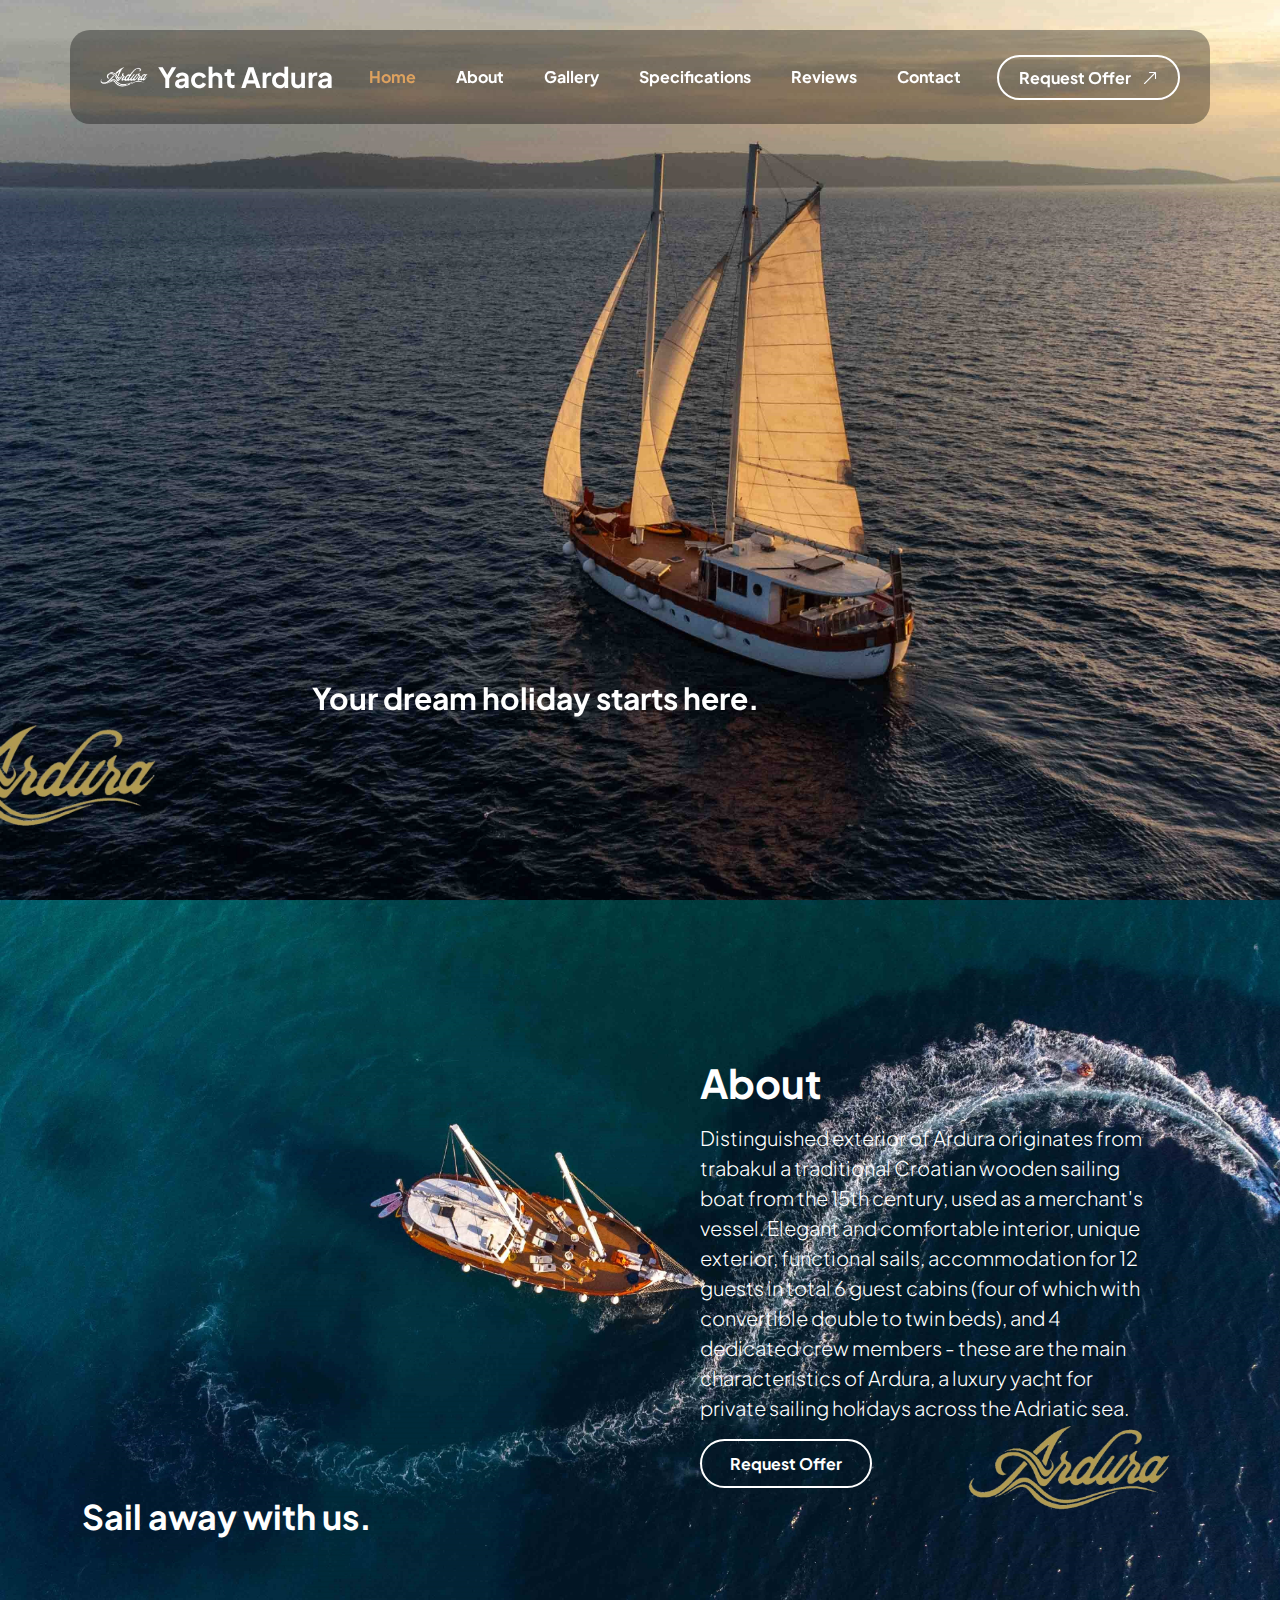
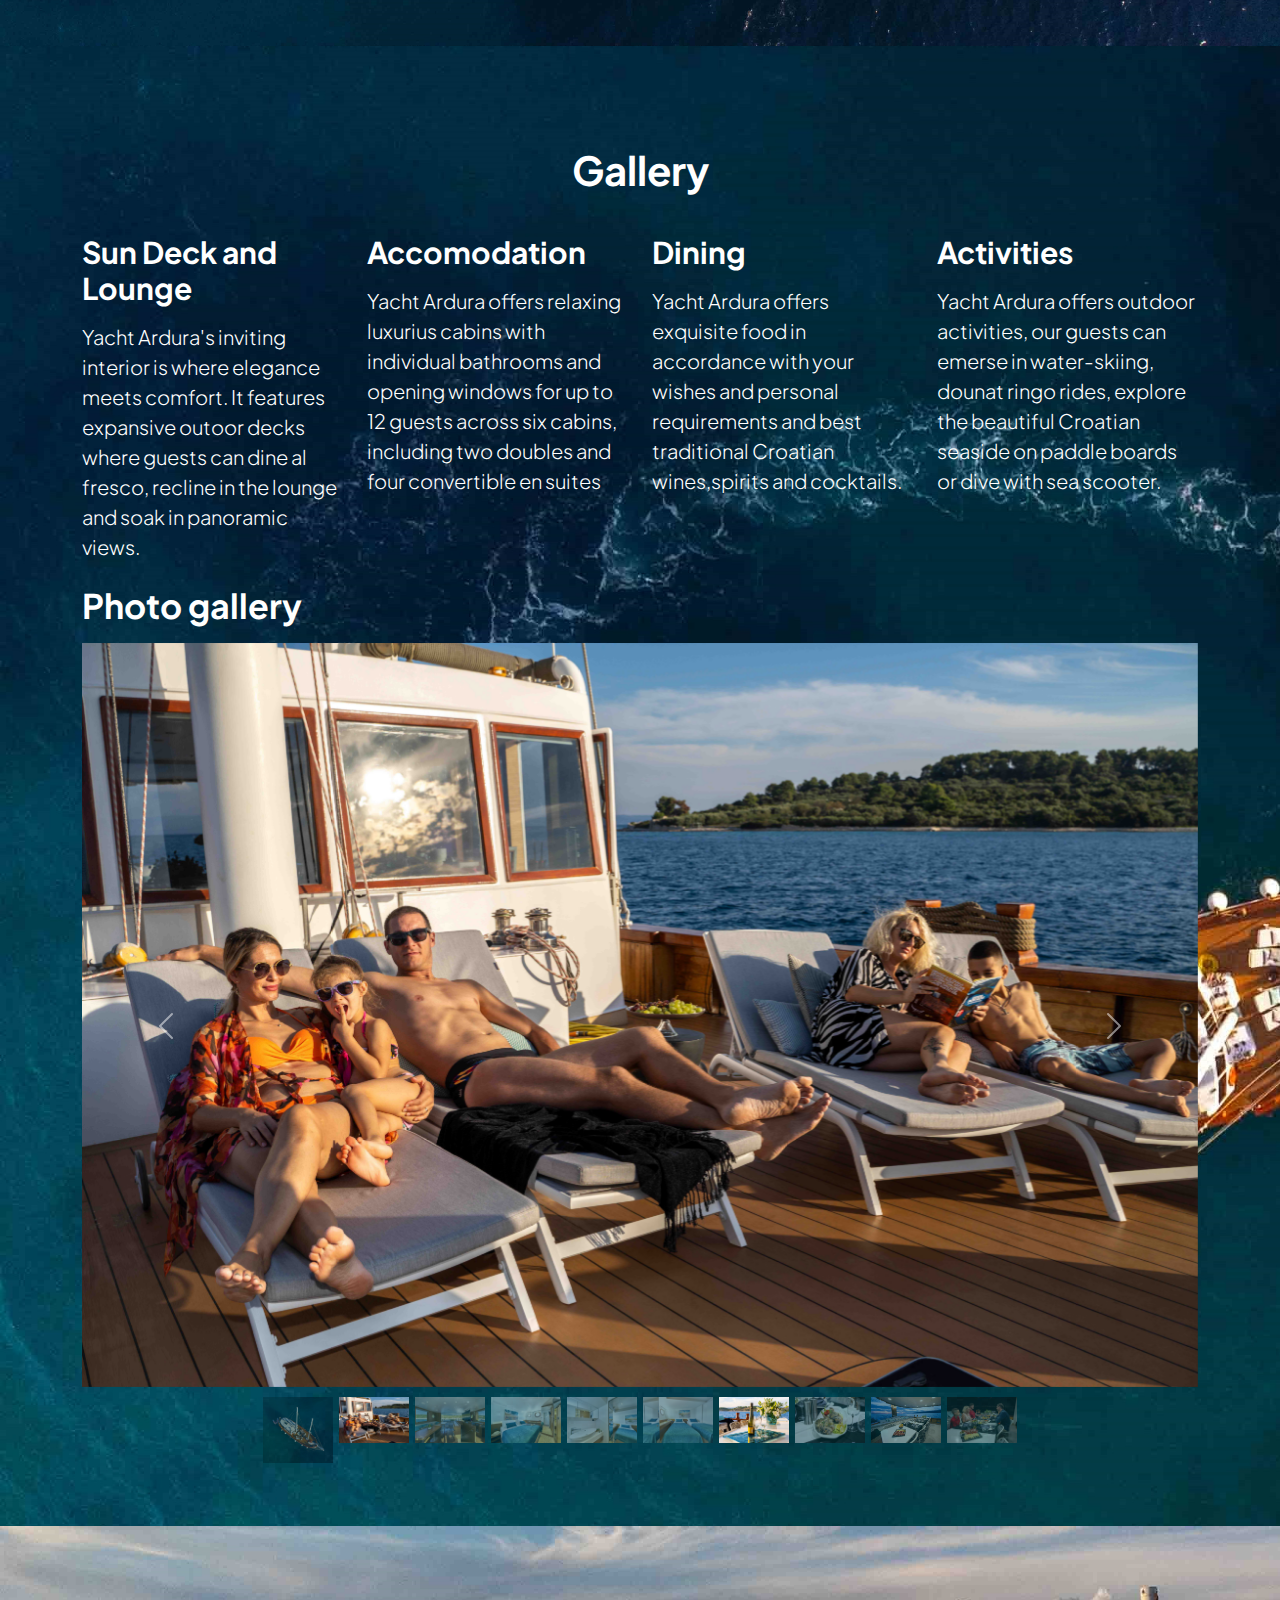
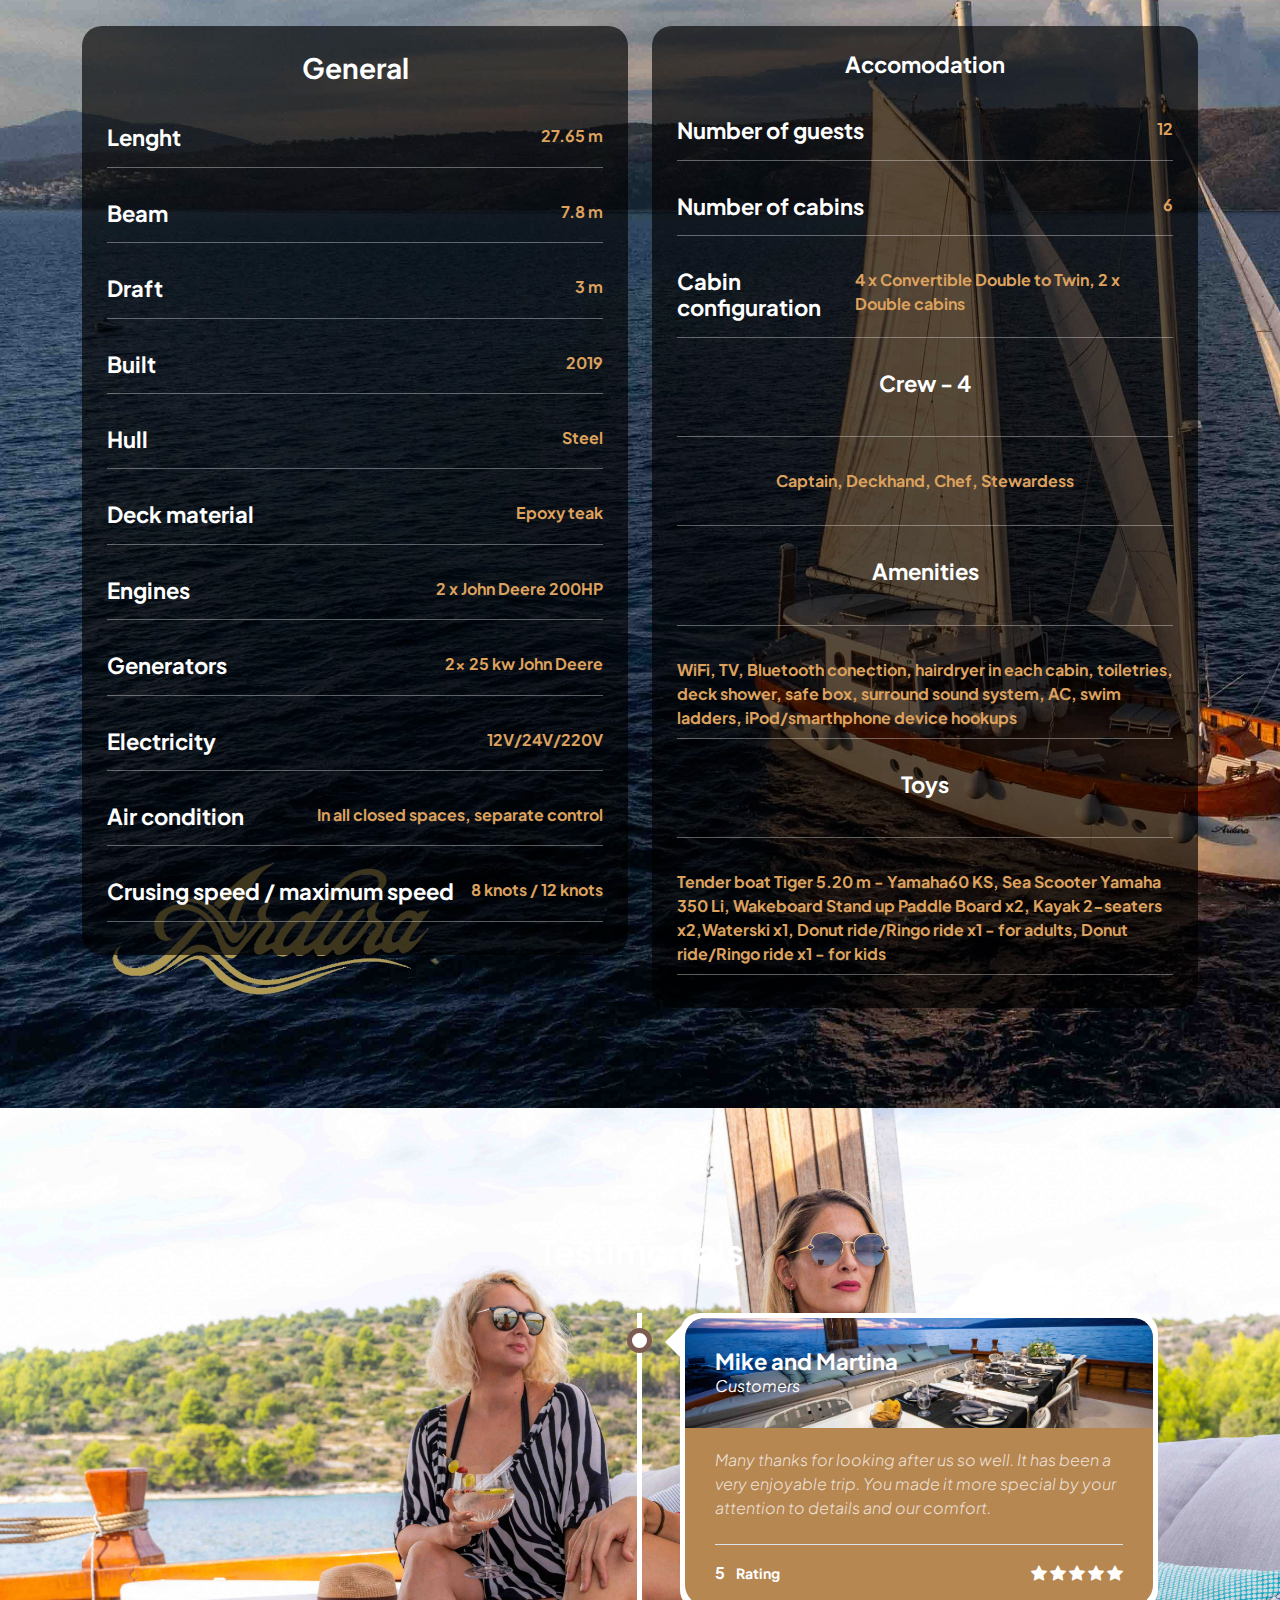
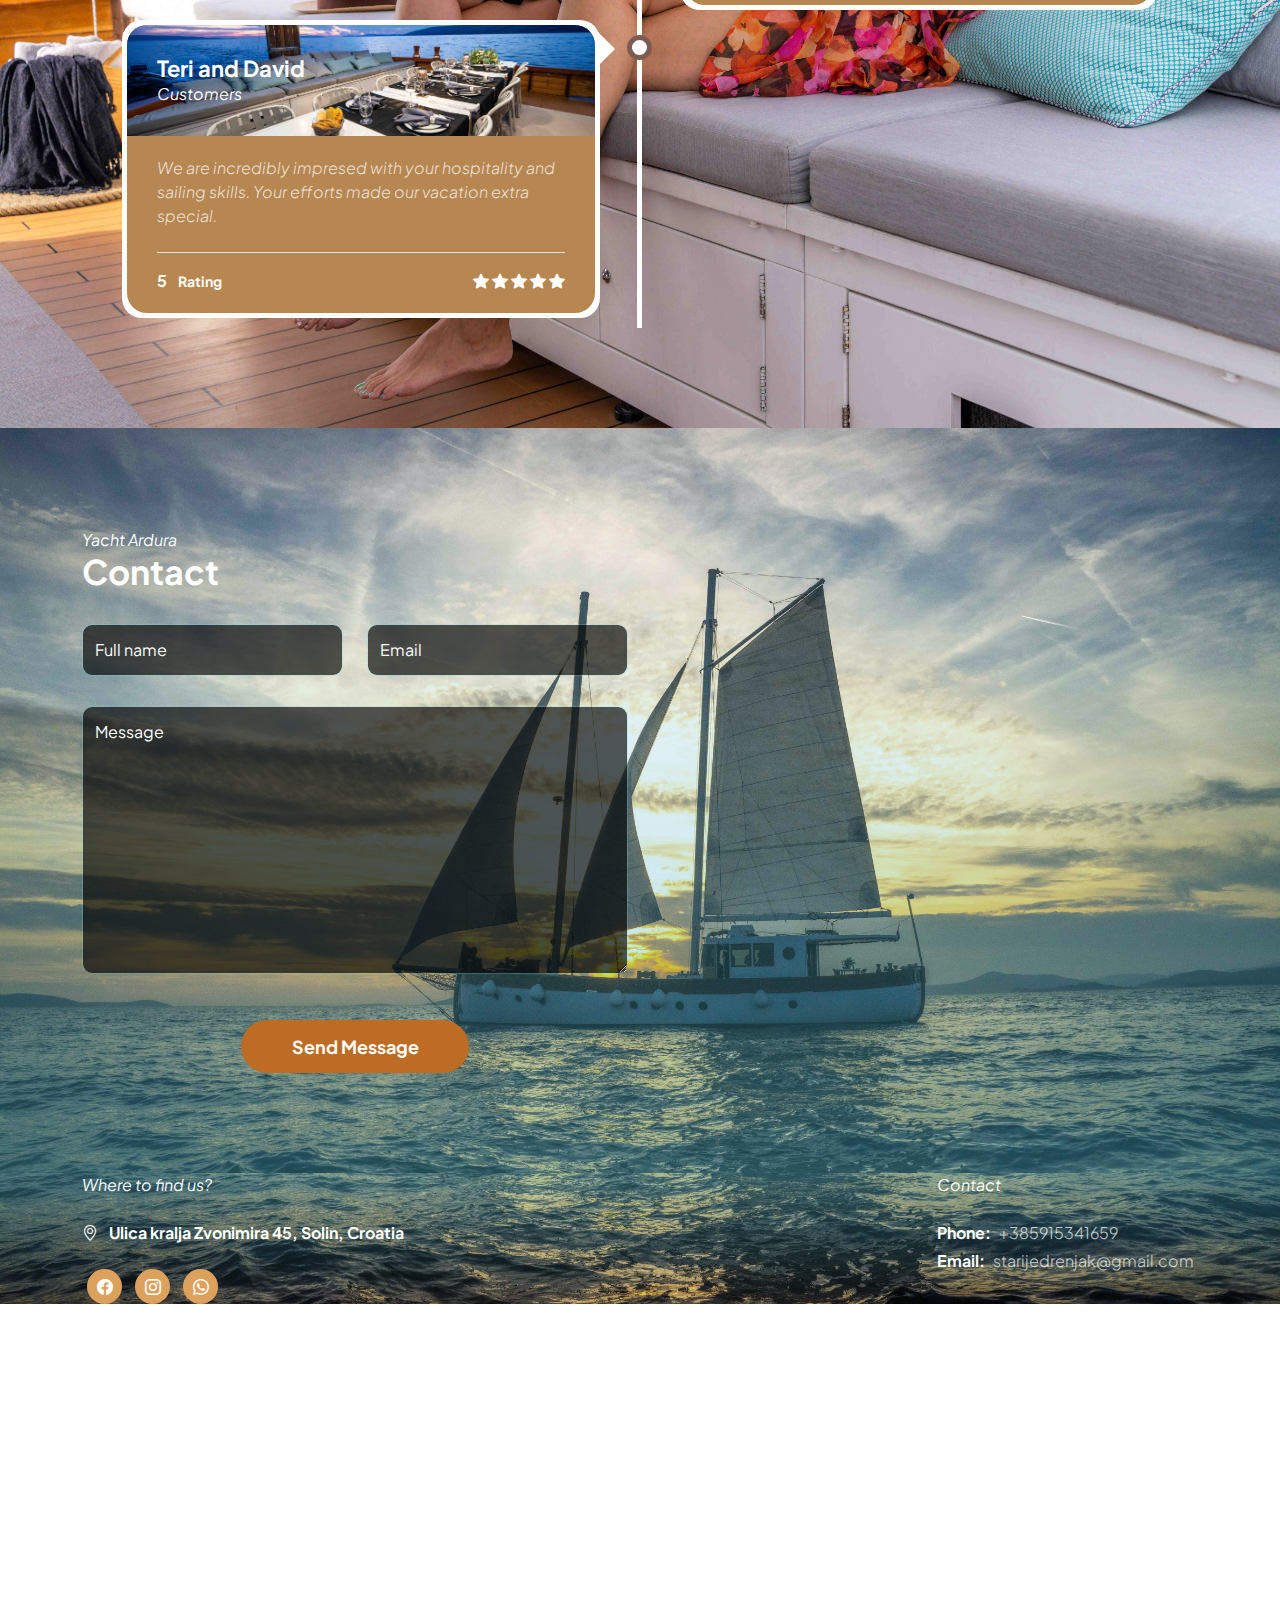
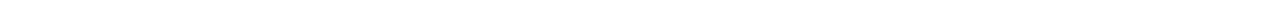
==== index.html @ c6edd661 "First Commit" ====
<!doctype html>
<html lang="en">
    <head>
        <meta charset="utf-8">
        <meta name="viewport" content="width=device-width, initial-scale=1">

        <title>Yacht Ardura HTML CSS</title>

        <!-- CSS FILES -->                
        <link rel="preconnect" href="https://fonts.googleapis.com">
        
        <link rel="preconnect" href="https://fonts.gstatic.com" crossorigin>

        <link href="https://fonts.googleapis.com/css2?family=Plus+Jakarta+Sans:ital,wght@0,200;0,400;0,600;0,700;1,200;1,700&display=swap" rel="stylesheet">
            
        <link href="css/bootstrap.min.css" rel="stylesheet">

        <link href="css/bootstrap-icons.css" rel="stylesheet">

        <link href="css/vegas.min.css" rel="stylesheet">

        <link href="css/custom.css" rel="stylesheet">
        
<!--navigation bar-->
</head>
    
<body>
            
        <main>
            <nav class="navbar navbar-expand-lg">                
                <div class="container">
                    <a class="navbar-brand d-flex align-items-center" href="index.html">
                        <img src="images/arduragoldlogo.png" class="navbar-brand-image img-fluid" alt="">
                        Yacht Ardura
                    </a>
    
                    <button class="navbar-toggler" type="button" data-bs-toggle="collapse" data-bs-target="#navbarNav" aria-controls="navbarNav" aria-expanded="false" aria-label="Toggle navigation">
                        <span class="navbar-toggler-icon"></span>
                    </button>
    
                    <div class="collapse navbar-collapse" id="navbarNav">
                        <ul class="navbar-nav ms-lg-auto">
                            <li class="nav-item">
                                <a class="nav-link click-scroll" href="#section_1">Home</a>
                            </li>
    
                            <li class="nav-item">
                                <a class="nav-link click-scroll" href="#section_2">About</a>
                            </li>

                            <li class="nav-item">
                                <a class="nav-link click-scroll" href="#section_3">Gallery</a>
                            </li>

                            <li class="nav-item">
                                <a class="nav-link click-scroll" href="#section_4">Specifications</a>
                            </li>

                            <li class="nav-item">
                                <a class="nav-link click-scroll" href="#section_5">Reviews</a>
                            </li>

                            <li class="nav-item">
                                <a class="nav-link click-scroll" href="#section_6">Contact</a>
                            </li>
                        </ul>

                        <div class="ms-lg-3">
                            <a class="btn custom-btn custom-border-btn" href="book.html">
                                Request Offer
                                <i class="bi-arrow-up-right ms-2"></i>
                            </a>
                        </div>
                    </div>
                </div>
            </nav>

<!--home-->
                <section class="hero-section d-flex justify-content-center align-items-center" id="section_1">

                    <div class="container">
                        <div class="row align-items-center">

                            <div class="col-lg-6 col-12 mx-auto">
                                <em class="small-text"></em>
                                
                            <h1>
                             </br>
                             </br>  
                             </br>
                             </br>
                             </br>
                             </br>
                             </br>
                             </br>  
                             </br>
                             </br>
                             </br>
                            </h1>
                                   <div class="col-lg-12 col-12 text-center mb-4 pb-lg-2">
                                  <h3 class="text-white">Your dream holiday starts here.</h3>
                                  </div>                      
                            </div>
                        </div>
                    </div>
                    <div class="hero-slides"></div>
                </section>

<!--about-->
                <section class="about-section section-padding" id="section_2">
                    <div class="section-overlay"></div>
                    <div class="container">
                        <div class="row align-items-center">
                            <div class="col-lg-6 col-12">
                                <div class="ratio ratio-1x1">
                                        <div class="about-video-info d-flex flex-column">
                                        <h4 class="mt-auto"></h4>
                                        <h2>Sail away with us.</h2>
                                    </div>
                                </div>
                            </div>

                            <div class="col-lg-5 col-12 mt-4 mt-lg-0 mx-auto">
                                <em class="text-white"></em>
                                <h1 class="text-white mb-3">About</h1>
                                <p class="text-white">Distinguished exterior of Ardura originates from trabakul a traditional Croatian wooden sailing boat from the 15th century, used as a merchant's vessel. Elegant and comfortable interior, unique exterior, functional sails, accommodation for 12 guests in total 6 guest cabins (four of which with convertible double to twin beds), and 4 dedicated crew members - these are the main characteristics of Ardura, a luxury yacht for private sailing holidays across the Adriatic sea.
                                </p>
                             <a class="btn custom-btn custom-border-btn" href="book.html">Request Offer</a>
                            </div>
                        </div>
                    </div>
                </section>
 <!--gallery-->     
                <section class="gallery-section section-padding" id="section_3">
                                  <div class="container">
                        <div class="row justify-content-center">
                            <div class="col-lg-12 col-12 text-center mb-4 pb-lg-2">
                                <h1 class="text-white">Gallery</h1>
                            </div>

                            <div class="col-lg-3 col-md-6 col-12 mb-4">
                                <div class="team-block-wrap">
                                    <div class="team-block-info d-flex flex-column">
                                        <div class="d-flex mt-auto mb-3">
                                            <h3 class="text-white mb-0">Sun Deck and Lounge</h3>
                                        </div>
                                        <p class="text-white mb-0">Yacht Ardura's inviting interior is where elegance meets comfort. It features expansive outoor decks where guests can dine al fresco, recline in the lounge and soak in panoramic views.</p>
                                    </div>
                                </div>
                            </div>
                            <div class="col-lg-3 col-md-6 col-12 mb-4">
                                <div class="team-block-wrap">
                                    <div class="team-block-info d-flex flex-column">
                                        <div class="d-flex mt-auto mb-3">
                                            <h3 class="text-white mb-0">Accomodation</h3>
                                        </div>
                                        <p class="text-white mb-0">Yacht Ardura offers relaxing luxurius cabins with individual bathrooms and opening windows for up to 12 guests across six cabins, including two doubles and four convertible en suites</p>
                                    </div>
                                </div>
                            </div>
                            <div class="col-lg-3 col-md-6 col-12 mb-4">
                                <div class="team-block-wrap">
                                    <div class="team-block-info d-flex flex-column">
                                        <div class="d-flex mt-auto mb-3">
                                            <h3 class="text-white mb-0">Dining</h3>
                                         </div>
                                        <p class="text-white mb-0">Yacht Ardura offers exquisite food in accordance with your wishes and personal requirements and best traditional Croatian wines,spirits and cocktails.</br> </br>  </p>
                                    </div>
                                </div>
                            </div>
                            <div class="col-lg-3 col-md-6 col-12 mb-4">
                                <div class="team-block-wrap">
                                    <div class="team-block-info d-flex flex-column">
                                        <div class="d-flex mt-auto mb-3">
                                            <h3 class="text-white mb-0">Activities</h3>
                                        </div>
                                        <p class="text-white mb-0">Yacht Ardura offers outdoor activities, our guests can emerse in water-skiing, dounat ringo rides, explore the beautiful Croatian seaside on  paddle boards or dive with sea scooter.</p>
                                    </div>                                
                                </div>
                            </div>
                        </div>
                                        <div class="section-overlay"></div>
                                        <h2 class="text-white mb-3">Photo gallery</h2>
                                          <div class="carousel-container">
                                       <style>
                                           .carousel-indicators img{
                                               width: 70px;
                                               display: block;
                                           }
                                           .carousel-indicators button{
                                               width: max-content!important;
                                           }
                                           .carousel-indicators{
                                               position: unset;
                                           }
                                       </style>
                                       
                         <div class="carousel slide" 
                                   id="carouselDemo"
                                   data-bs-wrap="true" 
                                   data-bs-ride="carousel">
                                   
                                       <div class="carousel-inner">
                                        <div class="carousel-item active"
                                        data-bs-interval="2000">
                                            <img src="images/topardura.jpg" class="w-100">
                                            <div class="carousel-caption">
                                            </div>
                                        </div>

                                        <div class="carousel-item " 
                                        data-bs-interval="2000">
                                            <img src="images/guests sundeck.jpg" class="w-100">
                                            <div class="carousel-caption">
                                           </div>
                                        </div>
                                
                                        <div class="carousel-item " 
                                        data-bs-interval="2000">
                                            <img src="images/luminous main saloon.png" class="w-100">
                                            <div class="carousel-caption">
                                           </div>
                                        </div>
                                
                                        <div class="carousel-item " 
                                        data-bs-interval="2000">
                                            <img src="images/room main.png" class="w-100">
                                            <div class="carousel-caption">
                                            </div>
                                        </div>
                                
                                        <div class="carousel-item "
                                        data-bs-interval="2000">
                                            <img src="images/room and bathroom.png" class="w-100">
                                            <div class="carousel-caption">
                                            </div>
                                        </div>

                                        <div class="carousel-item "
                                        data-bs-interval="2000">
                                            <img src="images/room double to single.png" class="w-100">
                                            <div class="carousel-caption">
                                            </div>
                                        </div>

                                        <div class="carousel-item " 
                                              data-bs-interval="2000">
                                               <img src="images/wine.jpg" class="w-100">
                                               <div class="carousel-caption">
                                              </div>
                                        </div>
                                                                         
                                        <div class="carousel-item " 
                                           data-bs-interval="2000">
                                               <img src="images/sea food.jpg" class="w-100">
                                               <div class="carousel-caption">
                                              </div>
                                        </div>
                                   
                                        <div class="carousel-item " 
                                           data-bs-interval="2000">
                                               <img src="images/dinner.jpg" class="w-100">
                                               <div class="carousel-caption">
                                               </div>
                                        </div>
                                   
                                        <div class="carousel-item "
                                        data-bs-interval="2000">
                                               <img src="images/guests at dinner.jpg" class="w-100">
                                               <div class="carousel-caption">
                                               </div>
                                        </div>
                                    </div>
                                   
                                    <button class="carousel-control-prev" 
                                        type="button"
                                        data-bs-target="#carouselDemo" 
                                        data-bs-slide="prev">
                                        <span class="carousel-control-prev-icon"></span>
                                   </button>
                                   
                                    <button class="carousel-control-next"
                                        type="button"
                                        data-bs-target="#carouselDemo"
                                       data-bs-slide="next">
                                       <span class="carousel-control-next-icon"></span>
                                    </button>
                                   
                                    <div class="carousel-indicators">
                                         <button type="button" class="active"
                                         data-bs-target="#carouselDemo"
                                         data-bs-slide-to="0">
                                             <img src="images/topardura.jpg" />
                                     </button>
                               
                                    <button type="button" 
                                     data-bs-target="#carouselDemo"
                                     data-bs-slide-to="1">
                                     <img src="images/guests sundeck.jpg" />
                                     </button>

                                <button type="button" 
                                    data-bs-target="#carouselDemo"
                                    data-bs-slide-to="2">
                                        <img src="images/luminous main saloon.png" />
                                </button>
                            
                                <button type="button"
                                    data-bs-target="#carouselDemo"
                                    data-bs-slide-to="3">
                                        <img src="images/room main.png" />
                                </button>
                            
                                <button type="button"
                                    data-bs-target="#carouselDemo"
                                   data-bs-slide-to="4">
                                       <img src="images/room and bathroom.png" />
                                </button>


                                <button type="button"
                                   data-bs-target="#carouselDemo"
                                   data-bs-slide-to="5">
                                      <img src="images/room double to single.png" />
                                </button>

                                <button type="button" class="active"
                                   data-bs-target="#carouselDemo"
                                    data-bs-slide-to="6">
                                         <img src="images/wine.jpg" />
                                  </button>
                                   
                                <button type="button" 
                                    data-bs-target="#carouselDemo"
                                      data-bs-slide-to="7">
                                   <img src="images/sea food.jpg" />
                                 </button>
                                   
                                 <button type="button"
                                           data-bs-target="#carouselDemo"
                                           data-bs-slide-to="8">
                                               <img src="images/dinner.jpg" />
                                           </button>
                                   
                                <button type="button"
                                           data-bs-target="#carouselDemo"
                                           data-bs-slide-to="9">
                                               <img src="images/guests at dinner.jpg" />
                                           </button>
                                         </button>
                                       </div>
                                   </div>
                               </div>
                            </div>
                        </div>  
                               <script src="https://cdn.jsdelivr.net/npm/bootstrap@5.2.3/dist/js/bootstrap.min.js"></script>
                           </section> 

 <!--Specification-->     
                <section class="specifications-section section-padding" id="section_4">
                    <div class="container">
                        <div class="row">

                            <div class="col-lg-6 col-12 mb-4 mb-lg-0">
                                <div class="menu-block-wrap">
                                    <div class="text-center mb-4 pb-lg-2">
                                        <h4 class="text-white">General</h4>
                                    </div>

                                    <div class="menu-block my-4">
                                        <div class="d-flex">
                                            <h6>Lenght</h6>
                                            <span class="underline"></span>
                                            <strong class="ms-auto">27.65 m</strong>
                                        </div>
                                        <div class="border-top mt-2 pt-2"> 
                                        </div>
                                    </div>
                                   
                                    <div class="menu-block my-4">
                                        <div class="d-flex">
                                            <h6>
                                               Beam
                                            </h6>
                                            <span class="underline"></span>
                                            <strong class="text-white ms-auto"><del></del></strong>
                                            <strong class="ms-2">7.8 m</strong>
                                        </div>
                                        <div class="border-top mt-2 pt-2">                          
                                        </div>
                                    </div>

                                    <div class="menu-block">
                                        <div class="d-flex">
                                            <h6>Draft
                                                <span class="badge ms-3"></span>
                                            </h6>
                                            <span class="underline"></span>
                                            <strong class="ms-auto">3 m</strong>
                                        </div>
                                        <div class="border-top mt-2 pt-2">
                                        </div>
                                    </div>

                                    <div class="menu-block my-4">
                                        <div class="d-flex">
                                            <h6>Built</h6>
                                            <span class="underline"></span>
                                            <strong class="ms-auto">2019</strong>
                                        </div>
                                        <div class="border-top mt-2 pt-2">
                                    </div>
                                    
                                    </div><div class="menu-block my-4">
                                        <div class="d-flex">
                                            <h6>
                                                Hull
                                            </h6>
                                            <span class="underline"></span>
                                            <strong class="text-white ms-auto"><del></del></strong>
                                            <strong class="ms-2">Steel</strong>
                                        </div>
                                        
                                        <div class="border-top mt-2 pt-2">                           
                                        </div>
                                    </div>

                                    <div class="menu-block my-4">
                                        <div class="d-flex">
                                            <h6>
                                               Deck material
                                            </h6>
                                            <span class="underline"></span>
                                            <strong class="text-white ms-auto"><del></del></strong>
                                            <strong class="ms-2">Epoxy teak</strong>
                                        </div>
                                        <div class="border-top mt-2 pt-2">                          
                                        </div>
                                    </div>
 
                                    <div class="menu-block my-4">
                                        <div class="d-flex">
                                            <h6>
                                               Engines
                                            </h6>
                                            <span class="underline"></span>
                                            <strong class="text-white ms-auto"><del></del></strong>
                                            <strong class="ms-2">2 x John Deere 200HP</strong>
                                        </div>
                                        <div class="border-top mt-2 pt-2">
                                        </div>                         
                                    </div>

                                    <div class="menu-block my-4">
                                        <div class="d-flex">
                                            <h6>Generators</h6>
                                            <span class="underline"></span>
                                            <strong class="ms-auto">2x 25 kw John Deere</strong>
                                        </div>
                                        <div class="border-top mt-2 pt-2">
                                        </div>
                                    </div>

                                    <div class="menu-block my-4">
                                        <div class="d-flex">
                                            <h6>Electricity</h6>
                                            <span class="underline"></span>
                                            <strong class="text-white ms-auto"><del></del></strong>
                                            <strong class="ms-2">12V/24V/220V</strong>
                                        </div>
                                        <div class="border-top mt-2 pt-2">                           
                                        </div>
                                    </div>

                                    <div class="menu-block my-4">
                                        <div class="d-flex">
                                            <h6>Air condition</h6>
                                            <span class="underline"></span>
                                            <strong class="text-white ms-auto"><del></del></strong>
                                            <strong class="ms-2">In all closed spaces, separate control</strong>
                                        </div>
                                        <div class="border-top mt-2 pt-2">                         
                                        </div>
                                    </div>
                             
                             
                                    <div class="menu-block">
                                        <div class="d-flex">
                                            <h6>Crusing speed / maximum speed </h6>
                                            <span class="underline"></span>
                                            <strong class="ms-auto">8 knots / 12 knots</strong>
                                        </div>
                                        <div class="border-top mt-2 pt-2">  
                                        </div>
                                    </div>
                                </div>
                            </div>

                            <div class="col-lg-6 col-12">
                                <div class="menu-block-wrap">
                                    <div class="text-center mb-4 pb-lg-2">
                                     <h6 class="text-white">Accomodation</h6>
                                    </div>

                                    <div class="menu-block">
                                        <div class="d-flex">
                                            <h6>Number of guests</h6>
                                            <span class="underline"></span>
                                            <strong class="text-white ms-auto"><del></del></strong>
                                            <strong class="ms-2">12</strong>
                                        </div>
                                        <div class="border-top mt-2 pt-2">
                                      </div>
                                    </div>

                                    <div class="menu-block my-4">
                                        <div class="d-flex">
                                            <h6>Number of cabins</h6>
                                            <span class="underline"></span>
                                            <strong class="ms-auto">6</strong>
                                        </div>
                                        <div class="border-top mt-2 pt-2">
                                      </div>
                                    </div>

                                    <div class="menu-block">
                                        <div class="d-flex">
                                            <h6>Cabin configuration</h6>
                                            <span class="underline"></span>
                                            <strong class="ms-auto">4 x Convertible Double to Twin, 2 x Double cabins</strong>
                                        </div>
                                        <div class="border-top mt-2 pt-2">
                                     </div>
                                    </div>

                                    <div class="menu-block my-4">
                                        <div class="text-center mb-4 pb-lg-2">
                                            <h6 class="text-white">Crew - 4</h6>
                                           
                                             <span class="underline"></span>
                                        </div>
                                        <div class="border-top mt-2 pt-2">                    
                                        </div>
                                    </div> 

                                    <div class="menu-block">
                                        <div class="text-center mb-4 pb-lg-2">
                                            <span class="underline"></span>
                                            <strong class="ms-auto">Captain, Deckhand, Chef, Stewardess</strong>
                                        </div>
                                        <div class="border-top mt-2 pt-2">
                                     </div>
                                    </div>


                                    <div class="menu-block my-4">
                                        <div class="text-center mb-4 pb-lg-2">
                                            <h6 class="text-white">Amenities</h6>
                                        <span class="underline"></span>
                                        </div>
                                        <div class="border-top mt-2 pt-2">                    
                                        </div>
                                    </div>
                                    <div class="menu-block">
                                        <div class="d-flex">
                                            <span class="underline"></span>
                                            <strong class="ms-auto"> WiFi, TV, Bluetooth conection, hairdryer in each cabin, toiletries, deck shower, safe box, surround sound system, AC, swim ladders, iPod/smarthphone device hookups</strong>
                                        </div>
                                        <div class="border-top mt-2 pt-2">
                                     </div>
                                    </div>


                                    <div class="menu-block my-4">
                                        <div class="text-center mb-4 pb-lg-2">
                                            <h6 class="text-white">Toys</h6>
                                             <span class="underline"></span>
                                        </div>
                                        <div class="border-top mt-2 pt-2">                    
                                        </div>
                                    </div>
                                    <div class="menu-block">
                                        <div class="d-flex">
                                            <span class="underline"></span>
                                            <strong class="ms-auto">Tender boat Tiger 5.20 m - Yamaha60 KS, Sea Scooter Yamaha 350 Li, Wakeboard Stand up Paddle Board x2, Kayak 2-seaters x2,Waterski x1, Donut ride/Ringo ride x1 - for adults, Donut ride/Ringo ride x1 - for kids  </strong>
                                        </div>
                                        <div class="border-top mt-2 pt-2">
                                     </div>
                                </div>                                             
                             </div>
                        </div>
                    </div>
                </div>
                </section>


                <section class="reviews-section section-padding section-bg" id="section_5">
                    <div class="container">
                        <div class="row justify-content-center">

                            <div class="col-lg-12 col-12 text-center mb-4 pb-lg-2">
                                <em class="text-white">Reviews by Customers</em>

                                <h2 class="text-white">Testimonials</h2>
                            </div>

                            <div class="timeline">
                                <div class="timeline-container timeline-container-right">
                                    <div class="timeline-content">
                                        <div class="reviews-block">
                                            <div class="reviews-block-image-wrap d-flex align-items-center">

                                                <div class="">
                                                    <h6 class="text-white mb-0">Mike and Martina</h6>
                                                    <em class="text-white"> Customers</em>
                                                </div>
                                            </div>
                                        

                                            <div class="reviews-block-info">
                                                <p>Many thanks for looking after us so well. It has been a very enjoyable trip. You made it more special by your attention to details and our comfort.</p>

                                                <div class="d-flex border-top pt-3 mt-4">
                                                    <strong class="text-white">5 <small class="ms-2">Rating</small></strong>

                                                    <div class="reviews-group ms-auto">
                                                        <i class="bi-star-fill"></i>
                                                        <i class="bi-star-fill"></i>
                                                        <i class="bi-star-fill"></i>
                                                        <i class="bi-star-fill"></i>
                                                        <i class="bi-star-fill"></i>
                                                    </div>
                                                </div>
                                            </div>
                                        </div>
                                    </div>
                                </div>

                                <div class="timeline-container timeline-container-left">
                                    <div class="timeline-content">
                                        <div class="reviews-block">
                                            <div class="reviews-block-image-wrap d-flex align-items-center">
                                             

                                                <div class="">
                                                    <h6 class="text-white mb-0">Teri and David</h6>
                                                    <em class="text-white"> Customers</em>
                                                </div>
                                            </div>

                                            <div class="reviews-block-info">
                                                <p>We are incredibly impresed with your hospitality and sailing skills. Your efforts made our vacation extra special.</p>

                                                <div class="d-flex border-top pt-3 mt-4">
                                                    <strong class="text-white">5 <small class="ms-2">Rating</small></strong>

                                                    <div class="reviews-group ms-auto">
                                                        <i class="bi-star-fill"></i>
                                                        <i class="bi-star-fill"></i>
                                                        <i class="bi-star-fill"></i>
                                                        <i class="bi-star-fill"></i>
                                                        <i class="bi-star-fill"></i>
                                                    </div>
                                                </div>
                                            </div>
                                        </div>
                                    </div>
                                </div>
                            </div>
                        </div>
                    </div>
                </section>

<!--Contact booking-->
                <section class="contact-section section-padding" id="section_6">
                    <div class="container">
                        <div class="row">   

                            <div class="col-lg-12 col-12">
                                <em class="text-white">Yacht Ardura</em>
                                <h2 class="text-white mb-4 pb-lg-2">Contact</h2>
                            </div>
                            <div class="col-lg-6 col-12">
                                <form action="#" method="post" class="custom-form contact-form" role="form">
                                <div class="row">
                                    <div class="col-lg-6 col-12">
                                       
                                        <input type="text" name="name" id="name" class="form-control" placeholder="Full name" required="">
                                    </div>
                                    <div class="col-lg-6 col-12">
                                      
                                        <input type="email" name="email" id="email" pattern="[^ @]*@[^ @]*" class="form-control" placeholder="Email" required="">
                                    </div>
                                    <div class="col-12">

                                                                                                           
                                        <textarea name="message" rows="10" class="form-control" id="message" placeholder="Message" required=""></textarea>   
                                    </div>
                                </div>

                                <div class="col-lg-5 col-12 mx-auto mt-3">
                                    <button type="submit" class="form-control">Send Message</button>
                                </div>
                            </form>
                        </div>
                    </div>
                </section>

                <footer class="site-footer">
                    <div class="container">
                        <div class="row">

                            <div class="col-lg-4 col-12 me-auto">
                                <em class="text-white d-block mb-4">Where to find us?</em>

                                <strong class="text-white">
                                    <i class="bi-geo-alt me-2"></i>
                                    Ulica kralja Zvonimira 45, Solin, Croatia
                                </strong>

                                <ul class="social-icon mt-4">
                                    <li class="social-icon-item">
                                        <a href="https://www.facebook.com/YachtArdura/" class="social-icon-link bi-facebook"></a>
                                    </li>
        
                                    <li class="social-icon-item">
                                        <a href="https://www.instagram.com/yacht_ardura/" target="_new" class="social-icon-link bi-instagram"></a>
                                    </li>

                                    <li class="social-icon-item">
                                        <a href="#" class="social-icon-link bi-whatsapp"></a>
                                    </li>
                                </ul>
                            </div>

                            <div class="col-lg-3 col-12 mt-4 mb-3 mt-lg-0 mb-lg-0">
                                <em class="text-white d-block mb-4">Contact</em>

                                <p class="d-flex mb-1">
                                    <strong class="me-2">Phone:</strong>
                                    <a href="tel: +385915341659" class="site-footer-link">
                                       +385915341659</a>
                                </p>

                                <p class="d-flex">
                                    <strong class="me-2">Email:</strong>
                                    <a href="mailto:starijedrenjak@gmail.com?subject=Mail from Our Site" class=site-footer-link>starijedrenjak@gmail.com </a> 
                                </p>
                            </div>                       
                        </div>
                     </div>
                </footer>
            </main>

        <!-- JAVASCRIPT FILES -->
        <script src="js/jquery.min.js"></script>
        <script src="js/bootstrap.min.js"></script>
        <script src="js/jquery.sticky.js"></script>
        <script src="js/click-scroll.js"></script>
        <script src="js/vegas.min.js"></script>
        <script src="js/custom.js"></script>

    </body>
</html>
---- css/vegas.min.css ----
.vegas-content-scrollable,.vegas-overlay,.vegas-slide,.vegas-slide-inner,.vegas-timer{position:absolute;top:0;left:0;bottom:0;right:0;overflow:hidden;border:none;padding:0;margin:0}.vegas-content-scrollable{position:relative;height:100%;overflow:auto}.vegas-overlay{opacity:.5;background:url(./overlays/02.png) center center}.vegas-timer{top:auto;bottom:0;height:2px}.vegas-timer-progress{width:0%;height:100%;background:#fff;transition:width ease-out}.vegas-timer-running .vegas-timer-progress{width:100%}.vegas-slide,.vegas-slide-inner{margin:0;padding:0;background:center center no-repeat;transform:translateZ(0);will-change:transform,opacity}body .vegas-container{overflow:hidden!important;position:relative}.vegas-video{min-width:100%;min-height:100%;width:auto;height:auto}body.vegas-container{overflow:auto;position:static;z-index:-2}body.vegas-container>.vegas-overlay,body.vegas-container>.vegas-slide,body.vegas-container>.vegas-timer{position:fixed;z-index:-1}.vegas-transition-blur,.vegas-transition-blur2{opacity:0;filter:blur(32px) brightness(1.01)}.vegas-transition-blur-in,.vegas-transition-blur2-in{opacity:1;filter:blur(0) brightness(1.01)}.vegas-transition-blur2-out{opacity:0}.vegas-transition-burn,.vegas-transition-burn2{opacity:0;filter:contrast(1000%) saturate(1000%)}.vegas-transition-burn-in,.vegas-transition-burn2-in{opacity:1;filter:contrast(100%) saturate(100%)}.vegas-transition-burn2-out{opacity:0;filter:contrast(1000%) saturate(1000%)}.vegas-transition-fade,.vegas-transition-fade2{opacity:0}.vegas-transition-fade-in,.vegas-transition-fade2-in{opacity:1}.vegas-transition-fade2-out{opacity:0}.vegas-transition-flash,.vegas-transition-flash2{opacity:0;filter:brightness(25)}.vegas-transition-flash-in,.vegas-transition-flash2-in{opacity:1;filter:brightness(1)}.vegas-transition-flash2-out{opacity:0;filter:brightness(25)}.vegas-transition-negative,.vegas-transition-negative2{opacity:0;filter:invert(100%)}.vegas-transition-negative-in,.vegas-transition-negative2-in{opacity:1;filter:invert(0)}.vegas-transition-negative2-out{opacity:0;filter:invert(100%)}.vegas-transition-slideDown,.vegas-transition-slideDown2{transform:translateY(-100%)}.vegas-transition-slideDown-in,.vegas-transition-slideDown2-in{transform:translateY(0)}.vegas-transition-slideDown2-out{transform:translateY(100%)}.vegas-transition-slideLeft,.vegas-transition-slideLeft2{transform:translateX(100%)}.vegas-transition-slideLeft-in,.vegas-transition-slideLeft2-in{transform:translateX(0)}.vegas-transition-slideLeft2-out,.vegas-transition-slideRight,.vegas-transition-slideRight2{transform:translateX(-100%)}.vegas-transition-slideRight-in,.vegas-transition-slideRight2-in{transform:translateX(0)}.vegas-transition-slideRight2-out{transform:translateX(100%)}.vegas-transition-slideUp,.vegas-transition-slideUp2{transform:translateY(100%)}.vegas-transition-slideUp-in,.vegas-transition-slideUp2-in{transform:translateY(0)}.vegas-transition-slideUp2-out{transform:translateY(-100%)}.vegas-transition-swirlLeft,.vegas-transition-swirlLeft2{transform:scale(2) rotate(35deg);opacity:0}.vegas-transition-swirlLeft-in,.vegas-transition-swirlLeft2-in{transform:scale(1) rotate(0);opacity:1}.vegas-transition-swirlLeft2-out,.vegas-transition-swirlRight,.vegas-transition-swirlRight2{transform:scale(2) rotate(-35deg);opacity:0}.vegas-transition-swirlRight-in,.vegas-transition-swirlRight2-in{transform:scale(1) rotate(0);opacity:1}.vegas-transition-swirlRight2-out{transform:scale(2) rotate(35deg);opacity:0}.vegas-transition-zoomIn,.vegas-transition-zoomIn2{transform:scale(0);opacity:0}.vegas-transition-zoomIn-in,.vegas-transition-zoomIn2-in{transform:scale(1);opacity:1}.vegas-transition-zoomIn2-out,.vegas-transition-zoomOut,.vegas-transition-zoomOut2{transform:scale(2);opacity:0}.vegas-transition-zoomOut-in,.vegas-transition-zoomOut2-in{transform:scale(1);opacity:1}.vegas-transition-zoomOut2-out{transform:scale(0);opacity:0}.vegas-animation-kenburns{-webkit-animation:kenburns ease-out;animation:kenburns ease-out}@-webkit-keyframes kenburns{0%{transform:scale(1.5)}100%{transform:scale(1)}}@keyframes kenburns{0%{transform:scale(1.5)}100%{transform:scale(1)}}.vegas-animation-kenburnsDownLeft{-webkit-animation:kenburnsDownLeft ease-out;animation:kenburnsDownLeft ease-out}@-webkit-keyframes kenburnsDownLeft{0%{transform:scale(1.5) translate(10%,-10%)}100%{transform:scale(1) translate(0,0)}}@keyframes kenburnsDownLeft{0%{transform:scale(1.5) translate(10%,-10%)}100%{transform:scale(1) translate(0,0)}}.vegas-animation-kenburnsDownRight{-webkit-animation:kenburnsDownRight ease-out;animation:kenburnsDownRight ease-out}@-webkit-keyframes kenburnsDownRight{0%{transform:scale(1.5) translate(-10%,-10%)}100%{transform:scale(1) translate(0,0)}}@keyframes kenburnsDownRight{0%{transform:scale(1.5) translate(-10%,-10%)}100%{transform:scale(1) translate(0,0)}}.vegas-animation-kenburnsDown{-webkit-animation:kenburnsDown ease-out;animation:kenburnsDown ease-out}@-webkit-keyframes kenburnsDown{0%{transform:scale(1.5) translate(0,-10%)}100%{transform:scale(1) translate(0,0)}}@keyframes kenburnsDown{0%{transform:scale(1.5) translate(0,-10%)}100%{transform:scale(1) translate(0,0)}}.vegas-animation-kenburnsLeft{-webkit-animation:kenburnsLeft ease-out;animation:kenburnsLeft ease-out}@-webkit-keyframes kenburnsLeft{0%{transform:scale(1.5) translate(10%,0)}100%{transform:scale(1) translate(0,0)}}@keyframes kenburnsLeft{0%{transform:scale(1.5) translate(10%,0)}100%{transform:scale(1) translate(0,0)}}.vegas-animation-kenburnsRight{-webkit-animation:kenburnsRight ease-out;animation:kenburnsRight ease-out}@-webkit-keyframes kenburnsRight{0%{transform:scale(1.5) translate(-10%,0)}100%{transform:scale(1) translate(0,0)}}@keyframes kenburnsRight{0%{transform:scale(1.5) translate(-10%,0)}100%{transform:scale(1) translate(0,0)}}.vegas-animation-kenburnsUpLeft{-webkit-animation:kenburnsUpLeft ease-out;animation:kenburnsUpLeft ease-out}@-webkit-keyframes kenburnsUpLeft{0%{transform:scale(1.5) translate(10%,10%)}100%{transform:scale(1) translate(0,0)}}@keyframes kenburnsUpLeft{0%{transform:scale(1.5) translate(10%,10%)}100%{transform:scale(1) translate(0,0)}}.vegas-animation-kenburnsUpRight{-webkit-animation:kenburnsUpRight ease-out;animation:kenburnsUpRight ease-out}@-webkit-keyframes kenburnsUpRight{0%{transform:scale(1.5) translate(-10%,10%)}100%{transform:scale(1) translate(0,0)}}@keyframes kenburnsUpRight{0%{transform:scale(1.5) translate(-10%,10%)}100%{transform:scale(1) translate(0,0)}}.vegas-animation-kenburnsUp{-webkit-animation:kenburnsUp ease-out;animation:kenburnsUp ease-out}@-webkit-keyframes kenburnsUp{0%{transform:scale(1.5) translate(0,10%)}100%{transform:scale(1) translate(0,0)}}@keyframes kenburnsUp{0%{transform:scale(1.5) translate(0,10%)}100%{transform:scale(1) translate(0,0)}}
/*# sourceMappingURL=vegas.min.css.map */
---- css/custom.css ----
/*---------------------------------------
  CUSTOM PROPERTIES ( VARIABLES )             
-----------------------------------------*/
:root {
  --white-color:                  #ffffff;
  --primary-color:                #54cbdb;
  --secondary-color:              #DDA15E;
  --section-bg-color:             #b78752;
  --custom-btn-bg-color:          #BC6C25;
  --custom-btn-bg-hover-color:    #DDA15E;
  --dark-color:                   #000000;
  --p-color:                      #717275;
  --border-color:                 #7fffd4;
  --link-hover-color:             #E76F51;

  --body-font-family:             'Plus Jakarta Sans', sans-serif;

  --h1-font-size:                 40px;
  --h2-font-size:                 34px;
  --h3-font-size:                 30px;
  --h4-font-size:                 28px;
  --h5-font-size:                 24px;
  --h6-font-size:                 22px;
  --p-font-size:                  20px;
  --btn-font-size:                16px;
  --form-btn-font-size:           18px;
  --menu-font-size:               16px;

  --border-radius-large:          100px;
  --border-radius-medium:         20px;
  --border-radius-small:          10px;

  --font-weight-thin:             200;
  --font-weight-light:            300;
  --font-weight-normal:           400;
  --font-weight-bold:             700;
}

body {
  background-color: var(--white-color);
  font-family: var(--body-font-family);

}


/*---------------------------------------
  TYPOGRAPHY               
-----------------------------------------*/

h2,
h3,
h4,
h5,
h6 {
  color: var(--white-color);
}

h1,
h2,
h3,
h4,
h5,
h6 {
  font-weight: var(--font-weight-bold);
}

h1 {
  font-size: var(--h1-font-size);
}

h2 {
  font-size: var(--h2-font-size);
}

h3 {
  font-size: var(--h3-font-size);
}

h4 {
  font-size: var(--h4-font-size);
}

h5 {
  font-size: var(--h5-font-size);
}

h6 {
  font-size: var(--h6-font-size);
}

p {
  color: var(--p-color);
  font-size: var(--p-font-size);
  font-weight: var(--font-weight-light);
}

ul li {
  color: var(--p-color);
  font-size: var(--p-font-size);
  font-weight: var(--font-weight-light);
}

a, 
button {
  touch-action: manipulation;
  transition: all 0.3s;
}

a {
  display: inline-block;
  color: var(--primary-color);
  text-decoration: none;
}

a:hover {
  color: var(--link-hover-color);
}

b,
strong {
  font-weight: var(--font-weight-bold);
}


/*---------------------------------------
  SECTION               
-----------------------------------------*/
.section-padding {
  padding-top: 100px;
  padding-bottom: 100px;
}

.section-bg {
  background-color: var(--section-bg-color);
}

.section-overlay {
  background-color: var(--light-color);
  position: absolute;
  z-index: 9;
  top: 0;
  left: 0;
  pointer-events: none;
  width: 100%;
  height: 100%;
  opacity: 0.65;
}

.section-overlay + .container {
  position: relative;
  z-index: 22;
}

.back-top-icon {
  font-size: var(--h2-font-size);
}


/*---------------------------------------
  TIMELINE               
-----------------------------------------*/
.timeline {
  position: relative;
  max-width: 1200px;
  margin: 0 auto;
}

.timeline::after {
  content: '';
  position: absolute;
  width: 5px;
  background-color: var(--white-color);
  top: 0;
  bottom: 0;
  left: 50%;
  margin-left: -3px;
}

.timeline-container {
  padding: 10px 40px;
  padding-top: 0;
  position: relative;
  background-color: inherit;
  width: 50%;
}

.timeline-container::after {
  content: '';
  position: absolute;
  width: 25px;
  height: 25px;
  right: -12px;
  background-color: var(--white-color);
  border: 5px solid #7c5c52;
  top: 15px;
  border-radius: 50%;
  z-index: 1;
}

.timeline-container-left {
  left: 0;
}

.timeline-container-right {
  left: 50%;
}

.timeline-container-left::before {
  content: " ";
  height: 0;
  position: absolute;
  top: 9px;
  width: 0;
  z-index: 1;
  right: 25px;
  border: medium solid white;
  border-width: 20px 0 20px 20px;
  border-color: transparent transparent transparent white;
}

.timeline-container-right::before {
  content: " ";
  height: 0;
  position: absolute;
  top: 9px;
  width: 0;
  z-index: 1;
  left: 25px;
  border: medium solid white;
  border-width: 20px 20px 20px 0;
  border-color: transparent white transparent transparent;
}

.timeline-container-right::after {
  left: -13px;
}

.timeline-content {
  padding: 5px;
  background-color: var(--white-color);
  position: relative;
  border-radius: var(--border-radius-medium);
}

@media screen and (max-width: 991px) {
  .timeline::after {
    left: 31px;
  }

  .timeline-container {
    width: 100%;
    padding-left: 70px;
    padding-right: 25px;
  }

  .timeline-container::before {
    left: 58px;
    border: medium solid white;
    border-width: 20px 20px 20px 0;
    border-color: transparent white transparent transparent;
  }

  .timeline-container-left::after, .timeline-container-right::after {
    left: 6px;
  }

  .timeline-container-right {
    left: 0%;
  }
}



/*---------------------------------------
  CUSTOM BUTTON               
-----------------------------------------*/
.custom-btn {
  background: var(--custom-btn-bg-color);
  border: 2px solid transparent;
  border-radius: var(--border-radius-large);
  color: var(--white-color);
  font-size: var(--btn-font-size);
  font-weight: var(--font-weight-bold);
  line-height: normal;
  transition: all 0.3s;
  padding: 12px 28px;
}

.custom-btn:hover {
  background: var(--custom-btn-bg-hover-color);
  color: var(--white-color);
}

.custom-border-btn {
  background: transparent;
  border: 2px solid var(--white-color);
  color: var(--white-color);
}

.custom-border-btn:hover {
  background: var(--white-color);
  color: var(--secondary-color);
}

.custom-btn-bg-white {
  border-color: var(--white-color);
  color: var(--white-color);
}

.custom-btn-italic {
  font-style: italic;
}


/*---------------------------------------
  NAVIGATION BAR & OFFCANVAS              
-----------------------------------------*/
.sticky-wrapper {
  position: absolute;
  z-index: 999999;
  top: 0;
  right: 0;
  left: 0;
}

.sticky-wrapper.is-sticky .container {
  background: rgba(0, 0, 0, 0.65);
  border-radius: var(--border-radius-medium);
  padding: 15px 30px;
}

.navbar {
  background: transparent;
  z-index: 999999;
  padding-top: 30px;
  padding-bottom: 30px;
}

.navbar .container {
  background: rgba(0, 0, 0, 0.35);
  border-radius: var(--border-radius-medium);
  padding: 15px 30px;
}

.navbar-brand,
.navbar-brand:hover {
  font-size: var(--h4-font-size);
  font-weight: var(--font-weight-bold);
  display: block;
  color: var(--white-color);
}

.navbar .navbar-brand-image {
  filter: brightness(0) invert(1);
}

.navbar-brand-image {
  width: 48px;
  height: auto;
  margin-right: 10px;
}

.navbar .custom-btn {
  padding: 10px 20px;
}

.navbar-expand-lg .navbar-nav .nav-link {
  border-radius: var(--border-radius-large);
  margin: 10px;
  padding: 10px;
}

.navbar-nav .nav-link {
  display: inline-block;
  color: var(--white-color);
  font-size: var(--menu-font-size);
  font-weight: var(--font-weight-bold);
  padding-top: 15px;
  padding-bottom: 15px;
}

.navbar-nav .nav-link.active, 
.navbar-nav .nav-link:hover {
  color: var(--secondary-color);
}

.navbar .dropdown-menu {
  background: var(--white-color);
  box-shadow: 0 1rem 3rem rgba(0,0,0,.175);
  border: 0;
  display: inherit;
  opacity: 0;
  min-width: 9rem;
  margin-top: 20px;
  padding: 13px 0 10px 0;
  transition: all 0.3s;
  pointer-events: none;
}

.navbar .dropdown-menu::before {
  content: "";
  width: 0;
  height: 0;
  border-left: 20px solid transparent;
  border-right: 20px solid transparent;
  border-bottom: 15px solid var(--white-color);
  position: absolute;
  top: -10px;
  left: 10px;
}

.navbar .dropdown-item {
  display: inline-block;
  color: var(--p-color);
  font-size: var(--menu-font-size);
  font-weight: var(--font-weight-medium);
  position: relative;
}

.navbar .dropdown-item.active, 
.navbar .dropdown-item:active,
.navbar .dropdown-item:focus, 
.navbar .dropdown-item:hover {
  background: transparent;
  color: var(--link-hover-color);
}

.navbar .dropdown-toggle::after {
  content: "\f282";
  display: inline-block;
  font-family: bootstrap-icons !important;
  font-size: var(--menu-font-size);
  font-style: normal;
  font-weight: normal !important;
  font-variant: normal;
  text-transform: none;
  line-height: 1;
  vertical-align: -.125em;
  -webkit-font-smoothing: antialiased;
  -moz-osx-font-smoothing: grayscale;
  position: relative;
  left: 2px;
  border: 0;
}

@media screen and (min-width: 992px) {
  .navbar .dropdown:hover .dropdown-menu {
    opacity: 1;
    margin-top: 0;
    pointer-events: auto;
  }
}

.navbar-toggler {
  border: 0;
  padding: 0;
  cursor: pointer;
  margin: 0;
  width: 30px;
  height: 35px;
  outline: none;
}

.navbar-toggler:focus {
  outline: none;
  box-shadow: none;
}

.navbar-toggler[aria-expanded="true"] .navbar-toggler-icon {
  background: transparent;
}

.navbar-toggler[aria-expanded="true"] .navbar-toggler-icon:before,
.navbar-toggler[aria-expanded="true"] .navbar-toggler-icon:after {
  transition: top 300ms 50ms ease, -webkit-transform 300ms 350ms ease;
  transition: top 300ms 50ms ease, transform 300ms 350ms ease;
  transition: top 300ms 50ms ease, transform 300ms 350ms ease, -webkit-transform 300ms 350ms ease;
  top: 0;
}

.navbar-toggler[aria-expanded="true"] .navbar-toggler-icon:before {
  transform: rotate(45deg);
}

.navbar-toggler[aria-expanded="true"] .navbar-toggler-icon:after {
  transform: rotate(-45deg);
}

.navbar-toggler .navbar-toggler-icon {
  background: var(--white-color);
  transition: background 10ms 300ms ease;
  display: block;
  width: 30px;
  height: 2px;
  position: relative;
}

.navbar-toggler .navbar-toggler-icon:before,
.navbar-toggler .navbar-toggler-icon:after {
  transition: top 300ms 350ms ease, -webkit-transform 300ms 50ms ease;
  transition: top 300ms 350ms ease, transform 300ms 50ms ease;
  transition: top 300ms 350ms ease, transform 300ms 50ms ease, -webkit-transform 300ms 50ms ease;
  position: absolute;
  right: 0;
  left: 0;
  background: var(--white-color);
  width: 30px;
  height: 2px;
  content: '';
}

.navbar-toggler .navbar-toggler-icon::before {
  top: -8px;
}

.navbar-toggler .navbar-toggler-icon::after {
  top: 8px;
}

/*---------------------------------------
  HERO        
-----------------------------------------*/
.hero-section {
  background-color: var(--light-color);
  position: relative;
  overflow: hidden;
  min-height: 620px;
  text-align: center;
}

.hero-section::after {
  border-radius: var(--border-radius-medium);
  content: "";
  position: apsolute;
  top: 55%;
  left: 50%;
  transform: translate(-55%, -50%) rotate(45deg);
  width: 250px;
  height: 350px;
  pointer-events: none;
}

@media screen and (min-width: 991px) {
  .hero-section {
    height: 100vh;
  }
}

.hero-section h1 {
  color: var(--white-color);
}

.small-text {
  color: var(--secondary-color);
}

.hero-section .custom-border-btn {
  border-color: transparent;
}

.hero-section .container {
  position: relative;
  z-index: 9;
}

.hero-slides {
  width: 100%;
  height: 100%;
  position: absolute !important;
}


/*---------------------------------------
  ABOUT              
-----------------------------------------*/
.about-section {
  background-color: var(--primary-color);
  position: relative;
  background-image: url('../images/pozadina nova.jpg');
  background-repeat: no-repeat;
  background-size: cover;
}

.about-section .ratio {
  border-radius: var(--border-radius-medium);
}

.custom-video {
  border-radius: var(--border-radius-medium);
  width: 90%;
  height: 70%;
  object-fit: cover;
}

.about-image-wrap {
  border-radius: var(--border-radius-medium);
  position: relative;
  overflow: hidden;
}


.about-section h6 {
  color: var(--secondary-color);
}

/*---------------------------------------
GALLERY          
-----------------------------------------*/
.gallery-section {
  background-color: var(-p-color-color);
  position: relative;
  background-image: url('../images/ardura\ s.jpg');
  background-repeat: no-repeat;
  background-size: cover;
}
.gallery-block-wrap {
  background-color: var(rgb(77, 189, 212));
  border-radius: var(--border-radius-medium);
  position: relative;
  overflow: hidden;
  max-height: 350px;
  cursor: pointer;
}

.gallery-block-wrap:hover .team-block-image {
  transform: scale(1.2);
}

.gallery-block-image-wrap {
  width: 100%;
}

.gallery-block-image {
  display: block;
  object-fit: cover;
  width: 100%;
  height: 100%;
  transition: all 0.3s;
}



.carousel-inicators img {
  width: 50px;
  display:block;
}

.carousel-inicator button {
  width:max-content!important;
  display:block;
}

.carousel-inicators {
  position: unset;
}



/*---------------------------------------
 specifications      
-----------------------------------------*/
.specifications-section {
  background-image: url('../images/ardura-at-sea.jpg');
  background-repeat: no-repeat;
  background-size: cover;
}

.menu-block-wrap {
  background: rgba(0, 0, 0, 0.65);
  border-radius: var(--border-radius-medium);
  padding: 25px;
}

.menu-block .border-top {
  border-top-color: rgba(255, 255, 255, 0.35) !important;
}

.menu-block h6 {
  color: var(--white-color);
}

.menu-block small {
  color: rgba(255, 255, 255, 0.35);
}

.menu-block strong {
  color: var(--secondary-color);
}

.menu-block-image {
  border-radius: 70%;
  width: 20px;
  height: 20px;
  object-fit: cover;
  display: block;
  margin: auto;
  cursor: pointer;
}

.badge {
  background-color: var(--primary-color);
  font-size: 5px;
  position: relative;
  bottom: 2px;
  padding-bottom: 4px;
}

.badge::before {
  content: "";
  position: absolute;
  top: 0;
  bottom: 0;
  left: -4px;
  border-top: 5px solid transparent;
  border-bottom: 5px solid transparent;
  border-right: 5px solid var(--primary-color);
}


/*---------------------------------------
  REVIEWS              
-----------------------------------------*/
.reviews-section {
  background-image: url('../images/guests.jpg'); 
  background-repeat: no-repeat;
  background-size: cover ;
  background-color: #5e6fad;
  position: relative;

}

.reviews-block {
  background-color: var(--section-bg-color);
  border-radius: var(--border-radius-medium);
  position: relative;
  overflow: hidden;
}

.reviews-block .border-top {
  border-top-color: rgba(255, 255, 255, 0.) !important;
}

.reviews-block-image-wrap {
  background-image: url('../images/lounge\ sea\ view.jpg');
  background-repeat: no-repeat;
  background-size: cover;
  background-position: center;
  padding: 30px;
}

.reviews-block-image {
  border-radius: var(--border-radius-large);
  width: 65px;
  height: 65px;
  object-fit: cover;
  margin-right: 10px;
}

.reviews-block-info {
  padding: 20px 30px;
}

.reviews-block-info p {
  font-size: var(--btn-font-size);
  font-style: italic;
  color: rgba(255, 255, 255, 0.75);
}

.reviews-group i {
  color: var(--white-color);
}


/*---------------------------------------
  BOOKING SECTION              
-----------------------------------------*/
.booking-section {
  background-image: url('../images/sunset\ sailing.jpg');
  background-image: linear-gradient(to bottom, rgba(0, 0, 0, 0.1), rgba(72, 176, 197, 0.401)), url('../images/sunset\ sailing.jpg');
  background-color: rgba(6, 5, 15, 0.915);;
  background-repeat: no-repeat;
  background-position: center;
  background-size: cover;
  position: relative;
}

.booking-form-wrap {
  background-color: rgba(73, 204, 211, 0.05);
  border-radius: var(--border-radius-medium);
  position: relative;
  overflow: hidden;
  margin-top: 100px;
}

.booking-form {
  padding: 55px 65px;
}

.booking-form-image-wrap {
  position: relative;
  height: 100%;
}

.booking-form-image {
  width: 100%;
  height: 100%;
  object-fit: cover;
}

.booking-form-text span {
  color: var(--white-color);
  font-size: var(--btn-font-size);
}

.reservation-page .custom-border-btn {
  border-color: var(--secondary-color);
  color: var(--secondary-color);
}

.reservation-page .custom-border-btn:hover {
  border-color: transparent;
}


/*---------------------------------------
  CONTACT               
-----------------------------------------*/
.contact-section {
  background-image: linear-gradient(to bottom, rgba(0, 0, 0, 0.01), rgba(72, 176, 197, 0.401)), url('../images/sunset\ sailing.jpg');
  background-repeat: no-repeat;
  background-position: center;
  background-size: cover;
}

.google-map {
  border-radius: var(--border-radius-medium);
  filter: grayscale(100);
}

.contact-block-wrap {
  background: var(--primary-color);
  border-radius: var(--border-radius-medium);
  padding: 0;
  min-height: 200px;
}

.contact-block {
  background: var(--secondary-color);
  border-radius: var(--border-radius-medium);
  transform: rotate(8deg);
  height: 100%;
  padding: 20px 40px;
}

.contact-block h6 {
  transform: rotate(-8deg);
}

.contact-block .custom-icon {
  background: var(--primary-color);
  border-radius: var(--border-radius-large);
  display: block;
  width: 50px;
  height: 50px;
  line-height: 50px;
  text-align: center;
  position: relative;
}

.contact-block strong {
  display: block;
  color: var(--white-color);
  text-transform: uppercase;
  margin-top: 20px;
  margin-bottom: 10px;
}


/*---------------------------------------
  CUSTOM FORM               
-----------------------------------------*/
.custom-form .form-control {
  color: var(--p-color);
  border-radius: var(--border-radius-small);
  margin-bottom: 30px;
  padding-top: 13px;
  padding-bottom: 13px;
  box-shadow: none;
  outline: none;
  transition: all 0.3s;
}

.custom-form .form-control:hover,
.custom-form .form-control:focus {
  background: var(--secondary-color);
  border-color: transparent;
}

.custom-form .form-label {
  color: var(--white-color);
  font-style: italic;
  margin-bottom: 15px;
}

.custom-form button[type="submit"] {
  background: var(--custom-btn-bg-color);
  border: none;
  border-radius: var(--border-radius-large);
  color: var(--white-color);
  font-size: var(--form-btn-font-size);
  font-weight: var(--font-weight-bold);
  transition: all 0.3s;
  margin-bottom: 0;
}

.custom-form button[type="submit"]:hover,
.custom-form button[type="submit"]:focus {
  background: var(--white-color);
  border-color: transparent;
  color: var(--primary-color);
}

.contact-form .form-control,
.booking-form .form-control {
  background-color: rgba(0, 0, 0, 0.65);;
  border-color: rgba(121, 219, 230, 0.25);
}


.booking-form .form-control {
  color: var(--white-color);
}

.custom-form input::-webkit-input-placeholder,
.custom-form textarea::-webkit-input-placeholder {
   color: var(--white-color);
}

.booking-form input:-moz-placeholder,
.booking-form textarea:-moz-placeholder {
  color: var(--white-color);
}


/*---------------------------------------
  SITE FOOTER              
-----------------------------------------*/
.site-footer {
  background-image: linear-gradient(to top, rgba(0, 0, 0, 0.1), rgba(72, 176, 197, 0.401)), url('../images/zaglavlje.jpg');
  background-color: rgba(6, 5, 15, 0.915);;
  background-repeat: no-repeat;
  background-position: center;
  background-size: cover;
}

.site-footer strong {
  color: var(--white-color);
}

.site-footer p,
.site-footer-link {
  color: rgba(255, 255, 255, 0.75);
  font-size: var(--btn-font-size);
}

.site-footer-link {
  color: rgba(255, 255, 255, 0.75);
  font-size: var(--btn-font-size);
  transition: all 0.3s;
}

.site-footer-link:hover {
  color: rgba(255, 255, 255, 0.25);
  text-decoration: underline;
}

.copyright-text {
  color: rgba(255, 255, 255, 0.25);
  font-size: var(--menu-font-size);
}

.copyright-text a {
	color: rgba(255, 200, 160, 0.25);
}


/*---------------------------------------
  SOCIAL ICON               
-----------------------------------------*/
.social-icon {
  margin: 0;
  padding: 0;
}

.social-icon-item {
  list-style: none;
  display: inline-block;
  vertical-align: top;
}

.social-icon-link {
  background: var(--secondary-color);
  border-radius: var(--border-radius-large);
  color: var(--white-color);
  font-size: var(--menu-font-size);
  display: block;
  margin: 0 5px;
  text-align: center;
  width: 35px;
  height: 35px;
  line-height: 35px;
  transition: background 0.2s, color 0.2s;
}

.social-icon-link:hover {
  background: var(--white-color);
  color: var(--secondary-color);
}

.social-icon-link span {
  display: block;
}


/*---------------------------------------
  RESPONSIVE STYLES               
-----------------------------------------*/
@media screen and (max-width: 1200px) {
  h1 {
    font-size: 62px;
  }
}

@media screen and (max-width: 991px) {
  h1 {
    font-size: 54px;
  }

  h2 {
    font-size: 36px;
  }

  h3 {
    font-size: 32px;
  }

  h4 {
    font-size: 28px;
  }

  h5 {
    font-size: 20px;
  }

  h6 {
    font-size: 18px;
  }

  .section-padding {
    padding-top: 50px;
    padding-bottom: 50px;
  }

  .hero-section {
    padding-top: 148px;
    padding-bottom: 100px;
  }

  .navbar-brand,
  .navbar-brand:hover {
    font-size: var(--h5-font-size);
  }

  .navbar-expand-lg .navbar-nav {
    padding-bottom: 20px;
  }

  .navbar-expand-lg .navbar-nav .nav-link {
    padding: 0;
    margin-bottom: 0;
  }

  .navbar .custom-btn {
    margin-bottom: 10px;
  }

  .booking-form {
    padding: 45px;
  }

  .contact-section .container {
    width: auto;
    margin-right: 10px;
    margin-left: 10px;
    padding: 35px;
  }

  .site-footer {
    padding-top: 50px;
    padding-bottom: 50px;
  }
}

@media screen and (max-width: 767px) {
  .custom-btn {
    font-size: 14px;
    padding: 12px 20px;
  }

  .menu-block-wrap,
  .reviews-block-image-wrap,
  .reviews-block-info {
    padding: 20px;
  }
}


@media screen and (max-width: 578px) {
  .navbar .container,
  .sticky-wrapper.is-sticky .container {
    margin-right: 10px;
    margin-left: 10px;
  }
}


@media screen and (max-width: 480px) {
  h1 {
    font-size: 38px;
  }

  h2 {
    font-size: 28px;
  }

  h3 {
    font-size: 26px;
  }

  h4 {
    font-size: 22px;
  }

  h5 {
    font-size: 20px;
  }

  .hero-section::after {
    width: 200px;
    height: 200px;
  }

  .booking-form {
    padding: 35px;
  }

  .opening-hours-list li {
    font-size: 12px;
  }

  .reviews-block-image-wrap {
    flex-direction: column;
  }

  .reviews-block-image {
    margin-bottom: 15px;
  }

  .timeline-container {
    padding-left: 55px;
  }

  .timeline-container::before {
    left: 44px;
    border: medium solid white;
    border-width: 15px 15px 15px 0;
    border-color: transparent white transparent transparent;
  }

  .timeline-container-left::before,
  .timeline-container-right::before {
    top: 13px;
  }
  
}
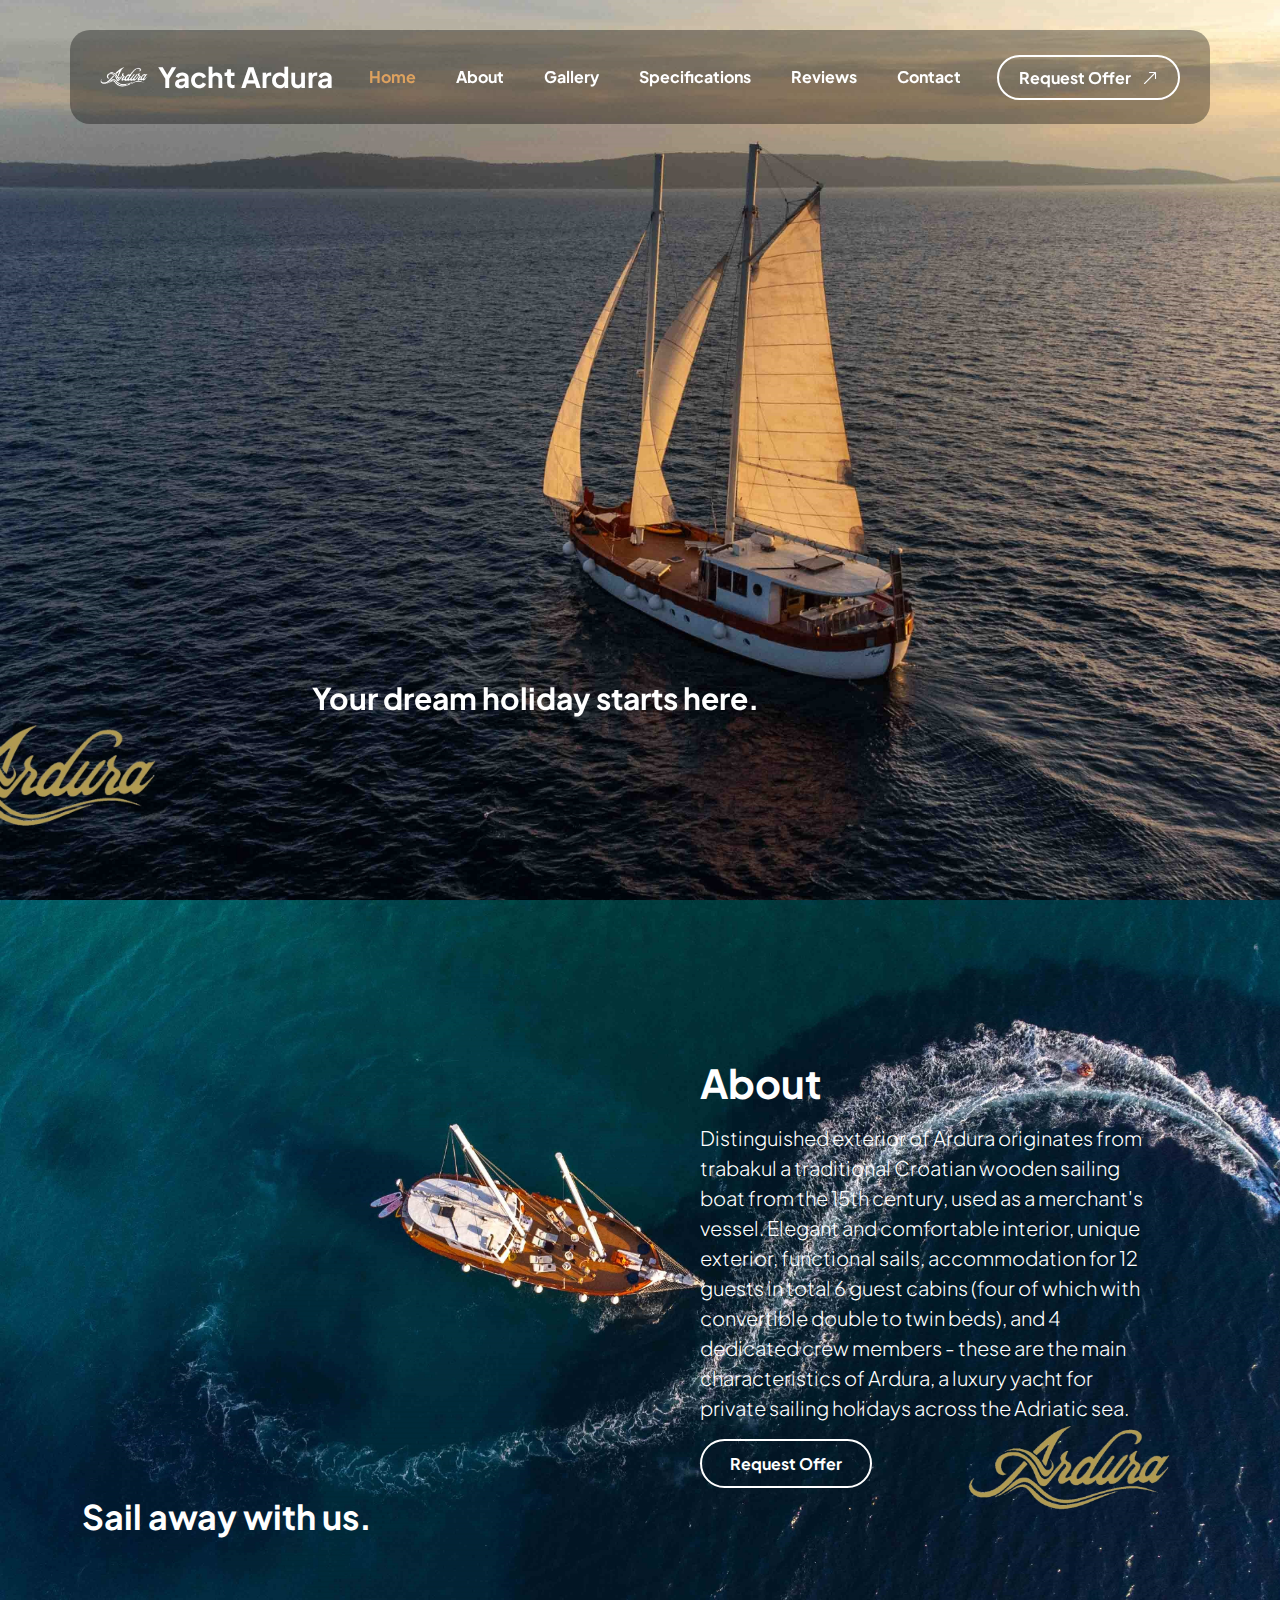
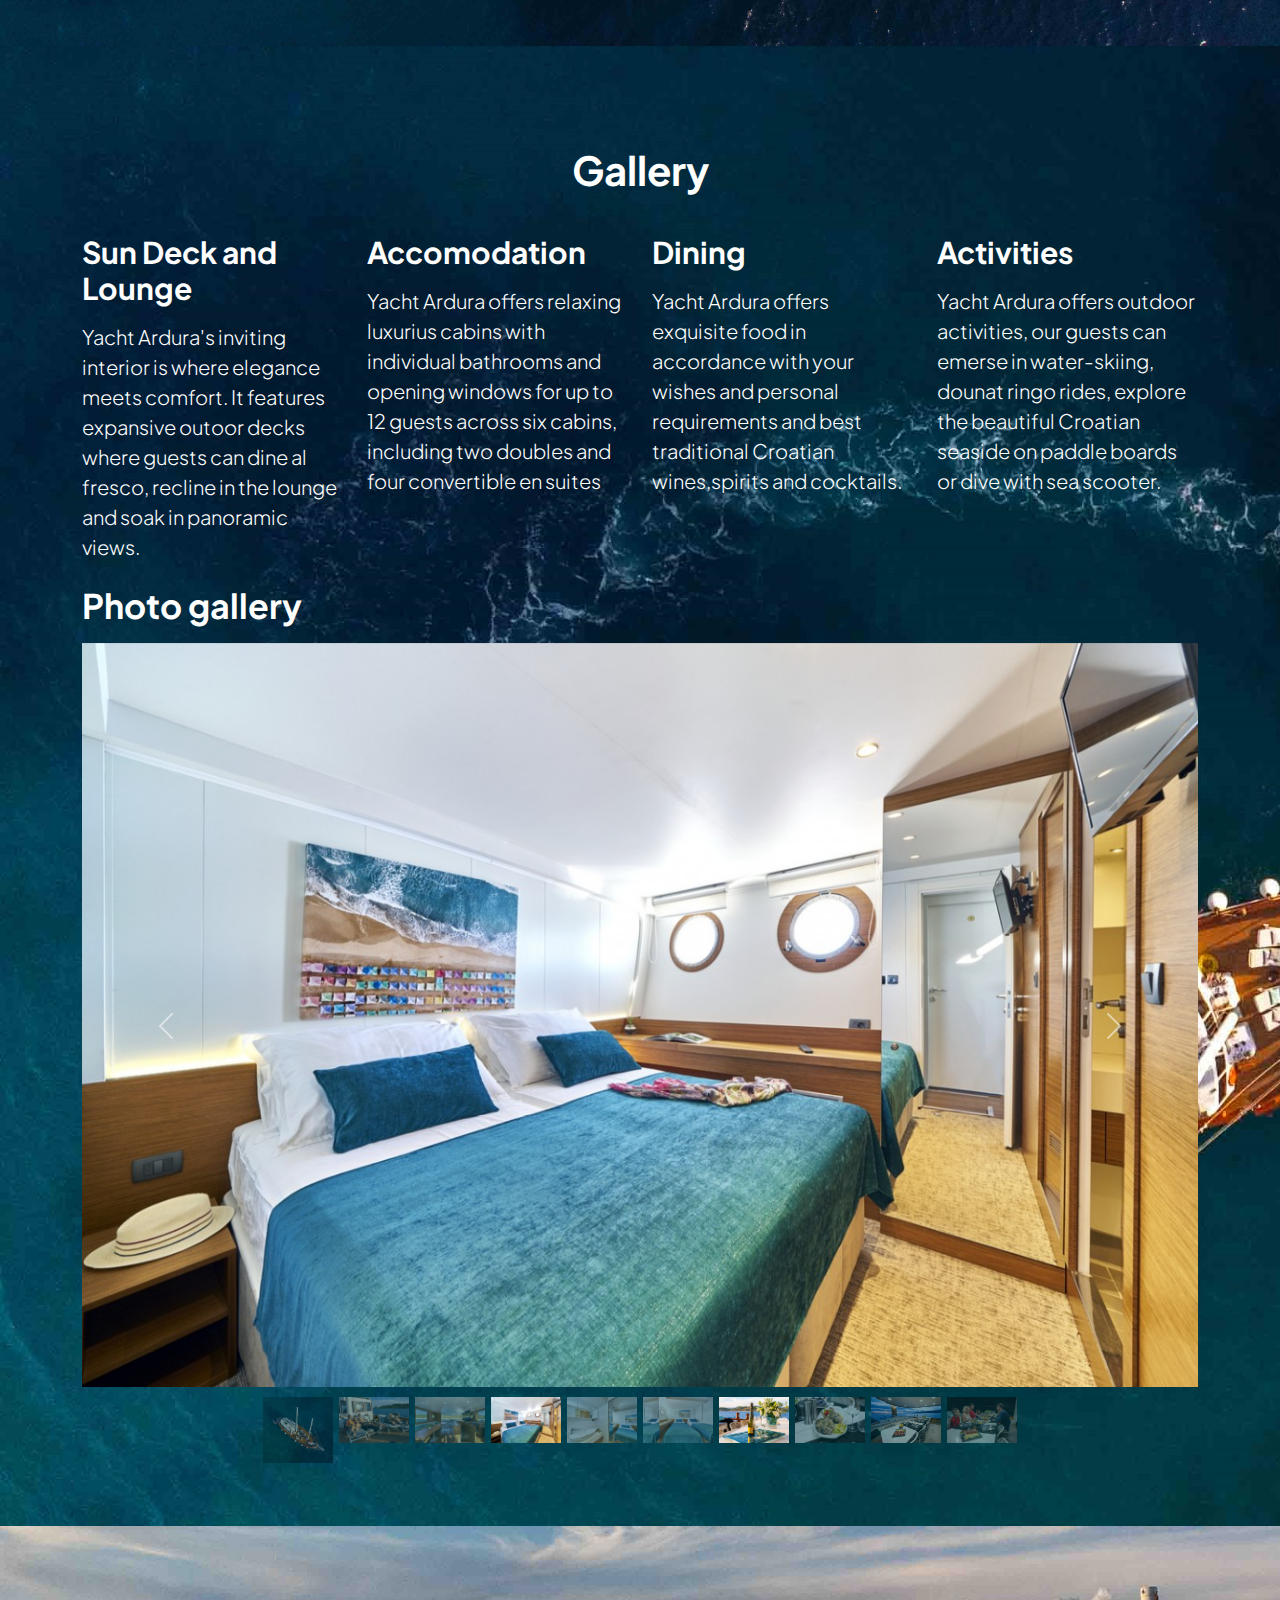
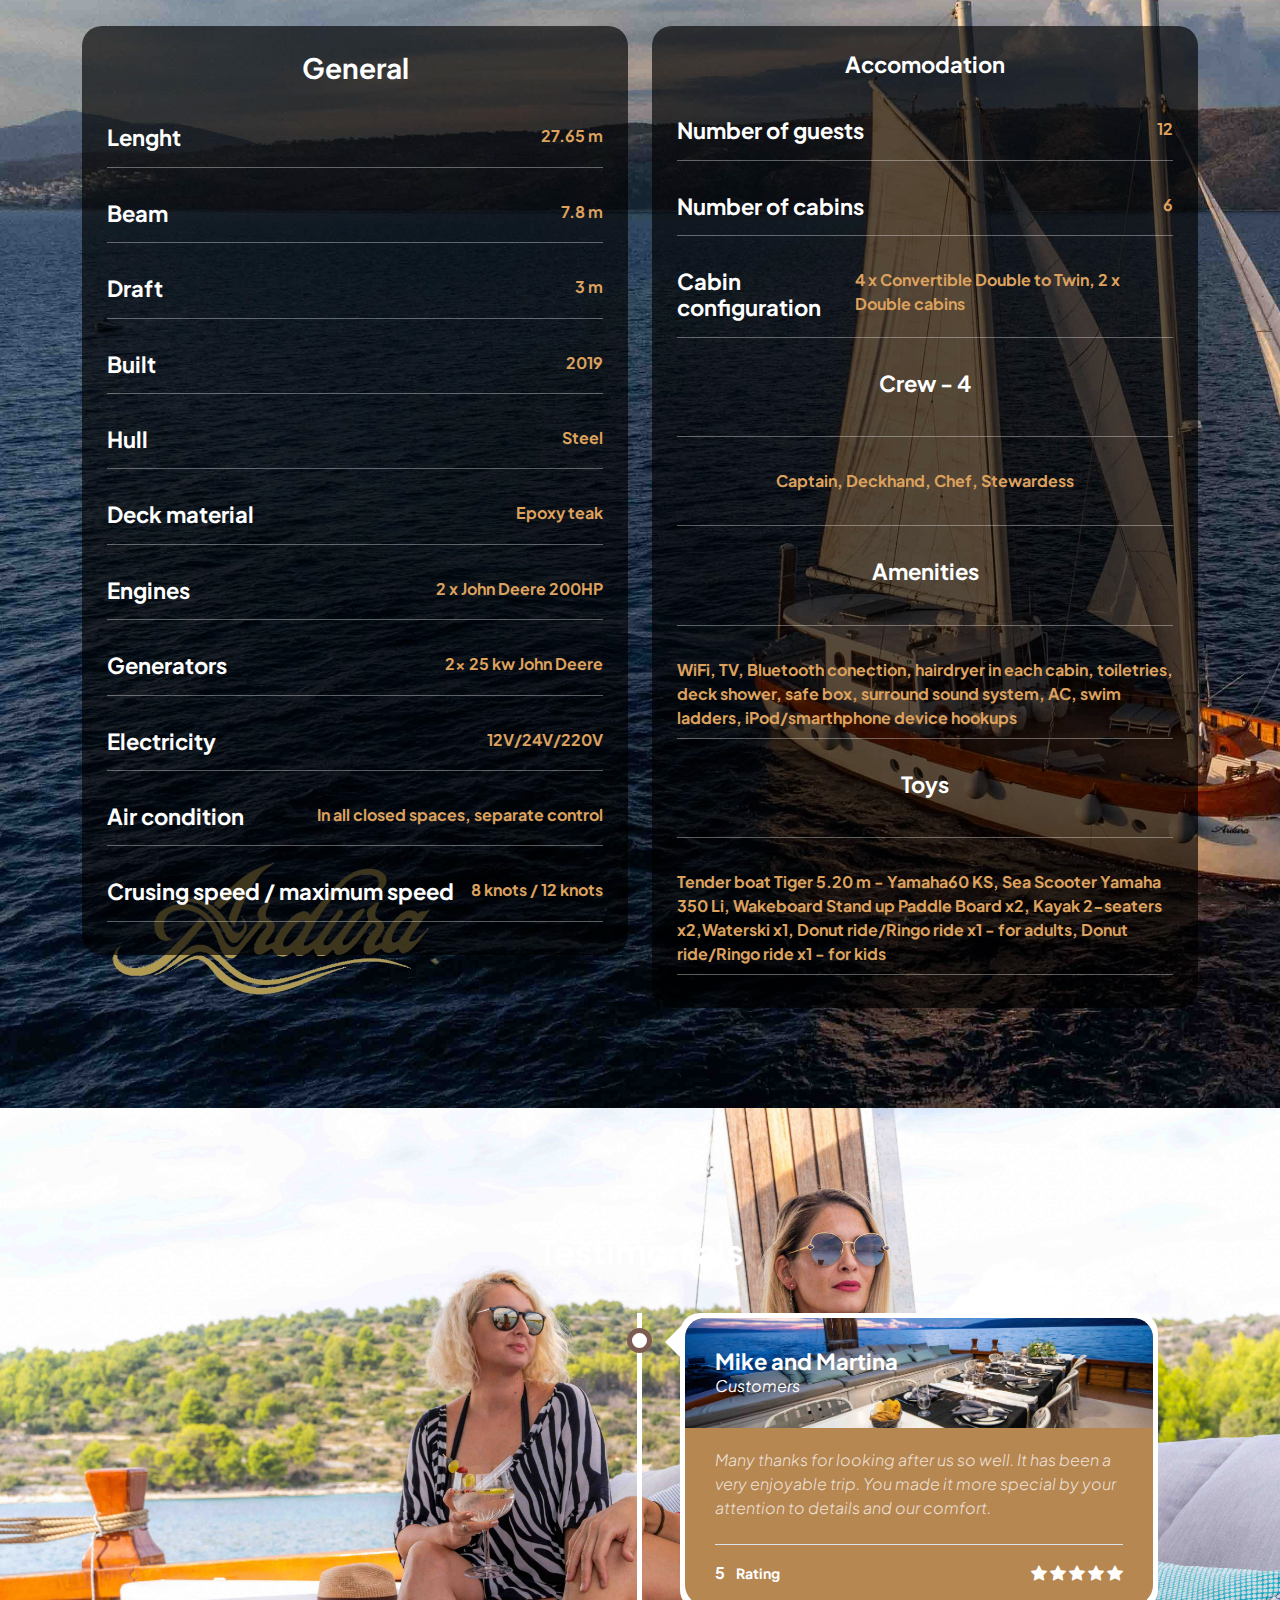
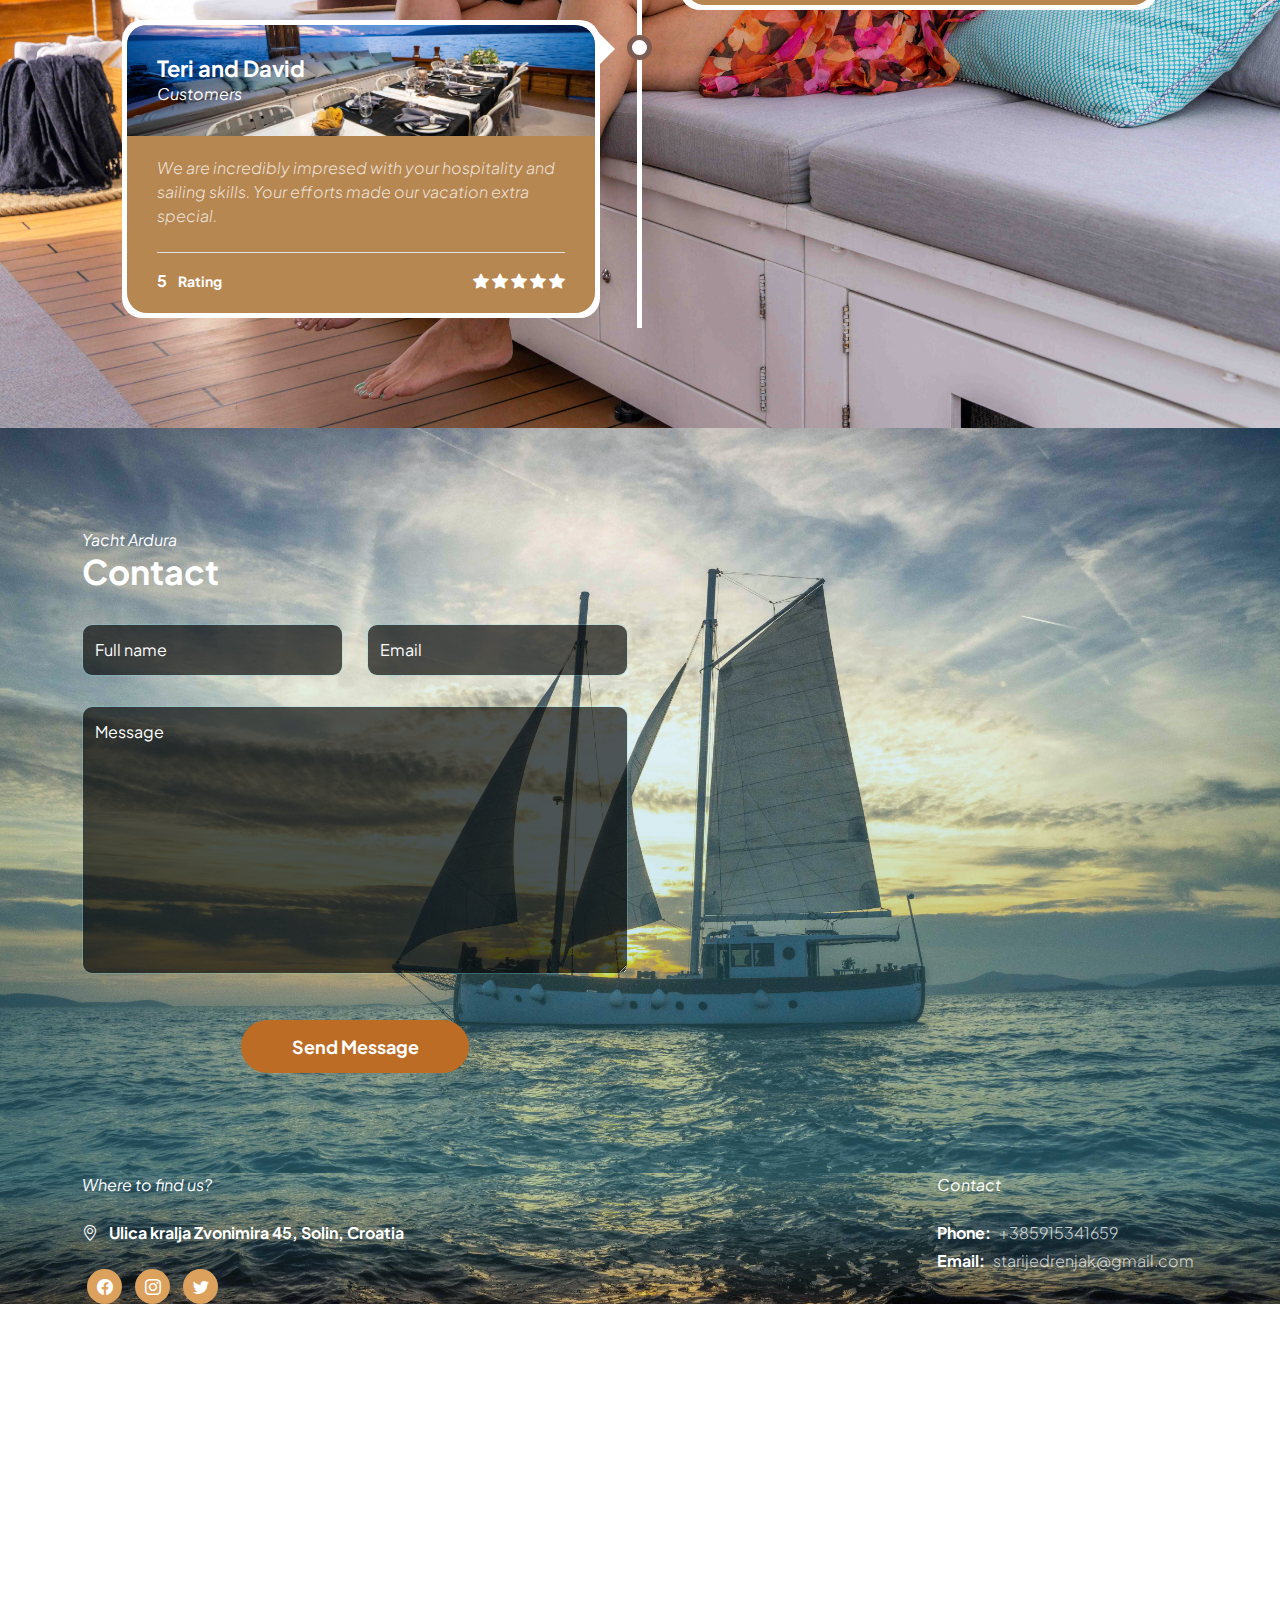
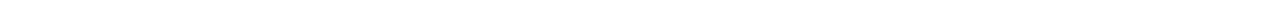
==== commit cb9c767a: "Update index.html" ====
--- a/index.html
+++ b/index.html
@@ -728,7 +728,7 @@
                                     </li>
 
                                     <li class="social-icon-item">
-                                        <a href="#" class="social-icon-link bi-whatsapp"></a>
+                                       <a href="https://x.com/i/flow/login?redirect_after_login=%2Fardurayacht" target="_new" class="social-icon-link bi-twitter"></a>
                                     </li>
                                 </ul>
                             </div>
@@ -761,4 +761,4 @@
         <script src="js/custom.js"></script>
 
     </body>
-</html>+</html>
